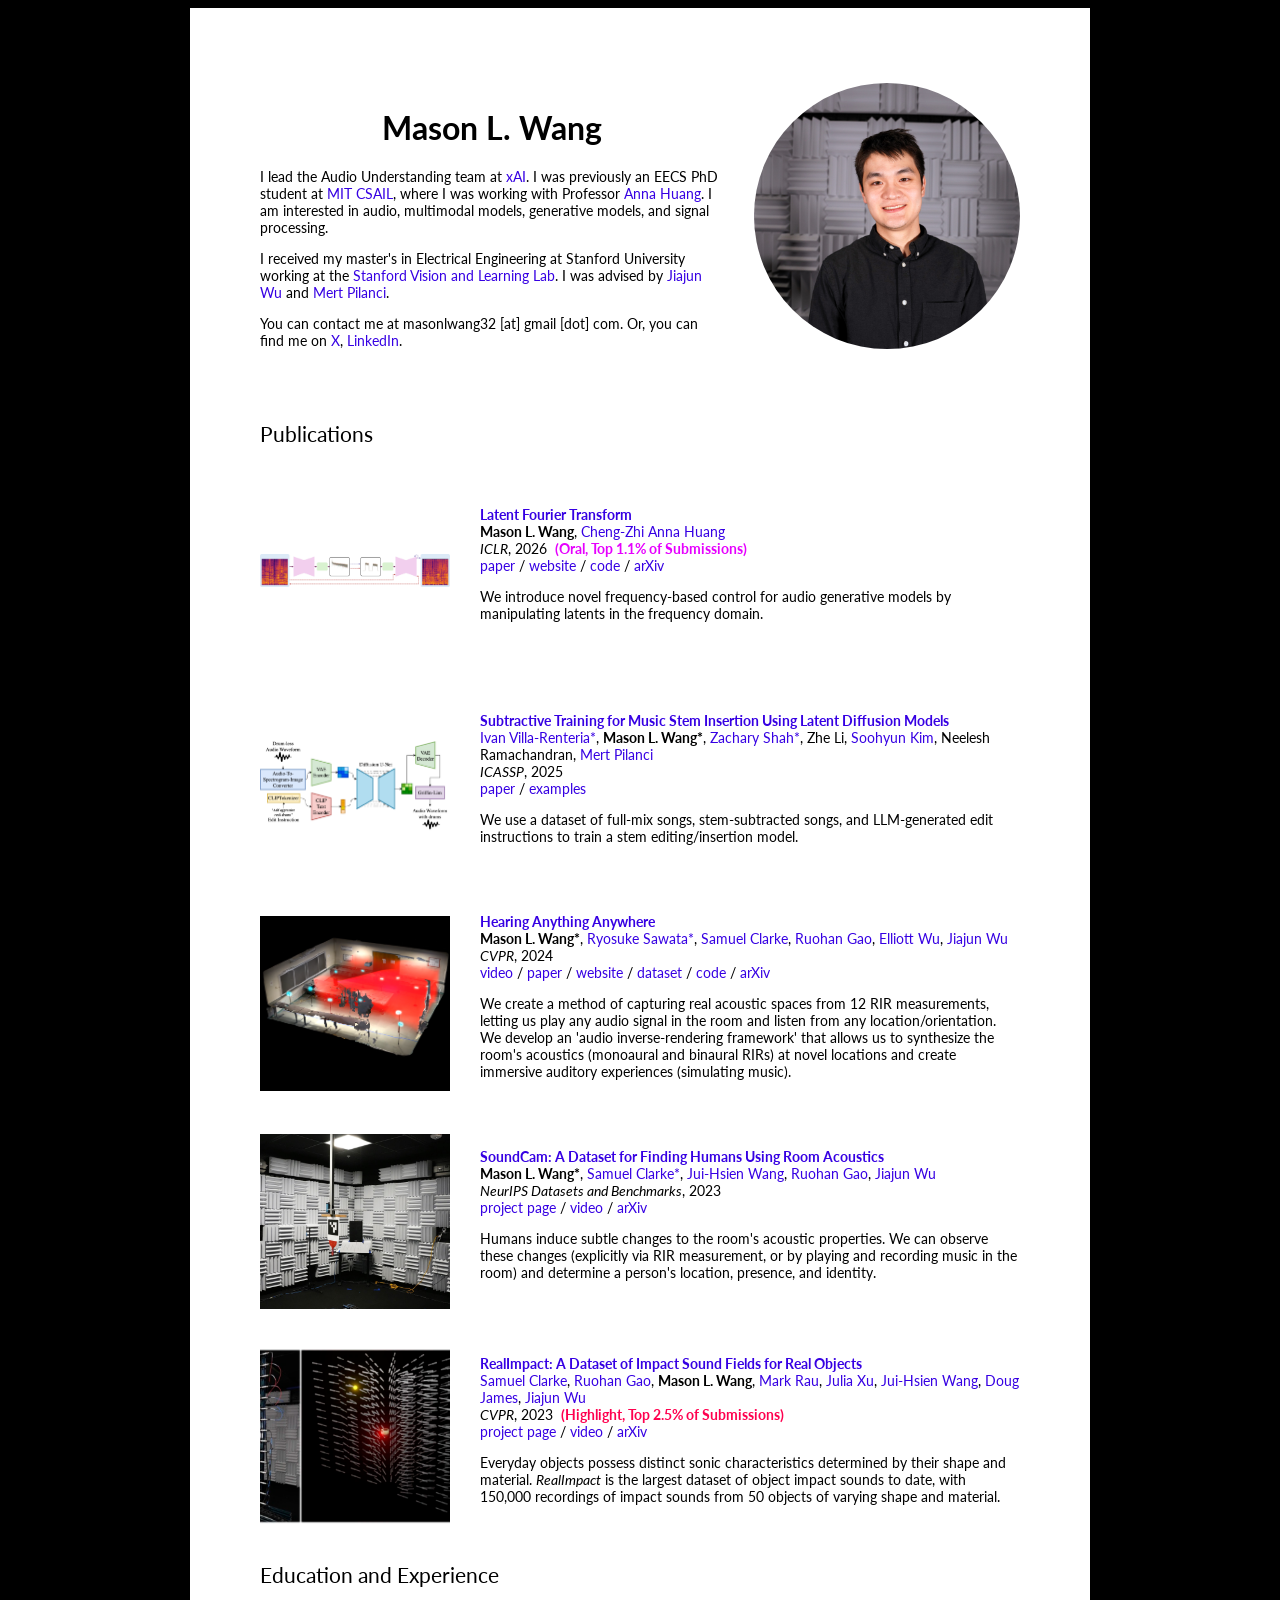
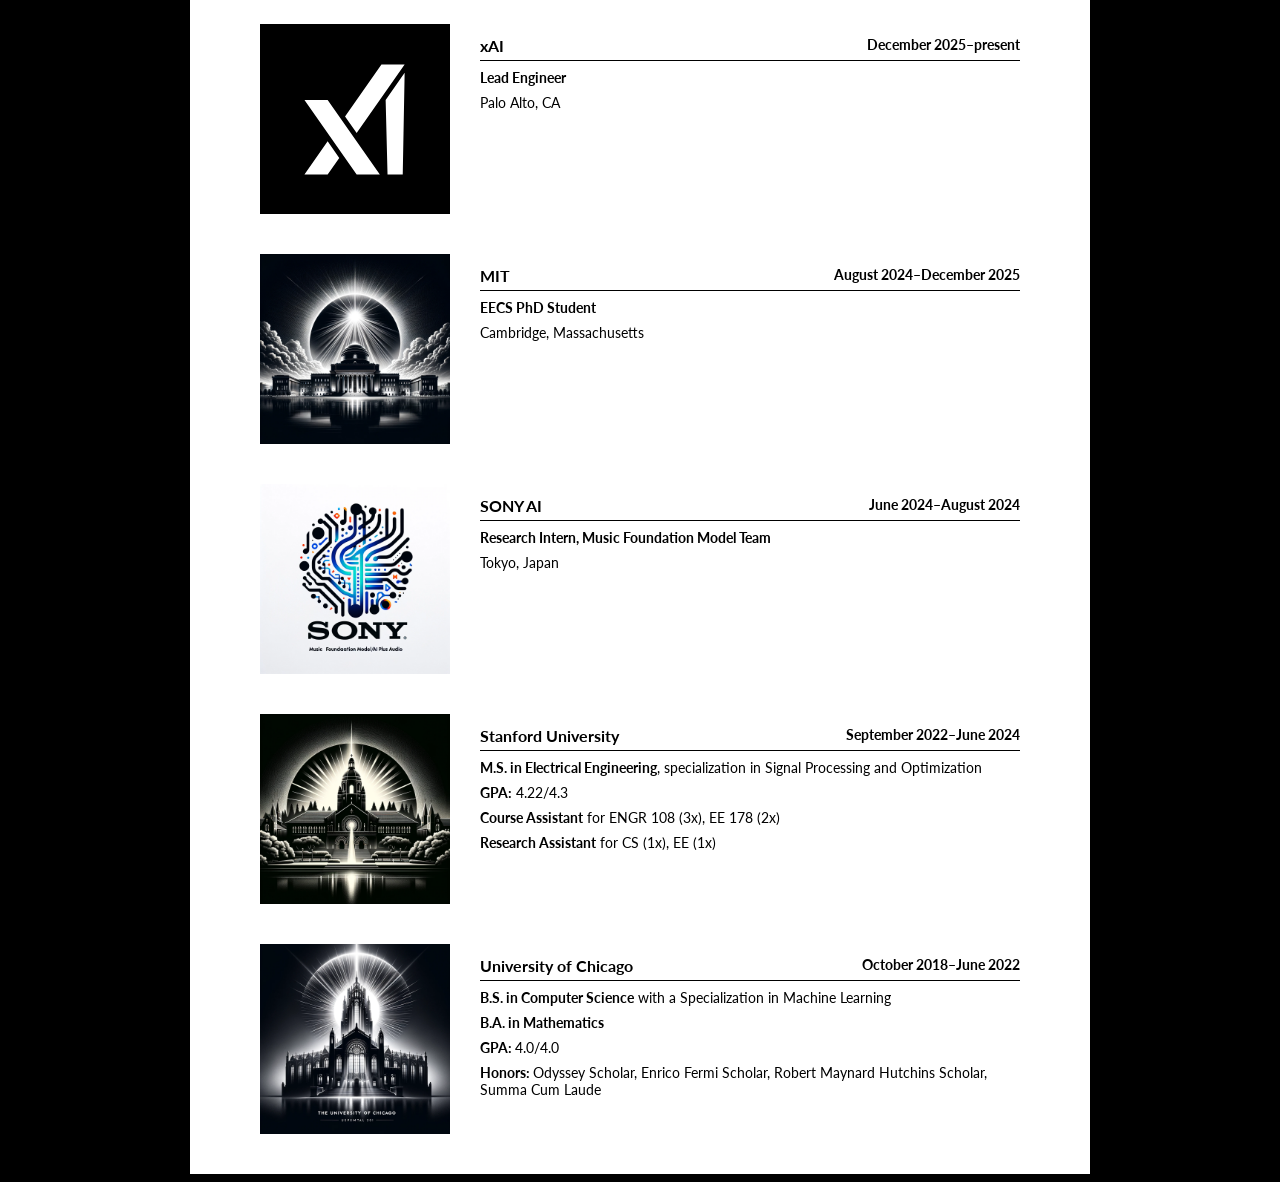
==== index.html @ 5a1e6bc7 "added index" ====
<!DOCTYPE html> <!-- Needed for modern browser parsing -->

<!--Some notes on HTML and CSS:-->
<!--In html, every element is a rectangle. A website is a tree of rectangles.-->
<!--Each rectangle has margin, border, padding, and content -->
<!--Margin is outside the rectangle and pushes neighbors away, padding is inside and keeps content inside.-->
<!--CSS tells us how big the boxes are, where they go, and how they look: HTML just tells you the structure and conten of the boxes-->
<!--There is CSS Inheritance and HTML nesting: text properties inherit, box properties don't.-->
<!--All the html lives between these two tags-->

<html lang="en">

<!--Info about the website-->

<head>
    <!--Tells browser how to decode bytes-->
    <meta charset="utf-8">
    <!--viewport is what browsers read for screen sizing. Phones render the page, don't zoom out to fit. initial-scale=1 implies one CSS pixel is one device pixel-->
    <meta name="viewport" content="width=device-width, initial-scale=1">
    <title>Mason L. Wang</title>
    <!--Links. rel is the relationship to this page, href is where the file is.-->
    <!--Link to the fonts.
    1. Get a css file from an endpoint.
    2. Query using ?.
    3. Lato is the font family.
    4. Specify fields for 'italic' (0 or 1) and 'weight' (the number in the hundreds), fetch four font variants (separated by ;)
    5. display=swap substitutes the system font in for Lato before Lato loads, instead of showing nothing.-->
    <link rel="stylesheet"
        href="https://fonts.googleapis.com/css2?family=Lato:ital,wght@0,400;0,700;1,400;1,700&display=swap">
    <!--Link the stylesheet css files.-->
    <link rel="stylesheet" href="stylesheet.css">
    <!--favicon-->
    <link rel="shortcut icon" href="images/mason/favicon.ico">
</head>

<body> <!--Website content-->
    <!--main is the page's primary content, limited between columns-->
    <main>
        <!--Div is a box with no meaning, used for grouping.-->
        <!--class="intro" adds a label so CSS can select it-->
        <div class="intro">
            <!--We add intro text as a div, which groups everything inside it so that it can be next to the image (which is done in the css file with display: flex;) -->
            <div class="intro-text">
                <h1>Mason L. Wang</h1>
                <p>
                    I lead the Audio Understanding team at <a href="https://x.ai/">xAI</a>. I was previously an EECS PhD
                    student
                    at <a href="https://www.csail.mit.edu/">MIT CSAIL</a>, where I was working with Professor
                    <a href="https://czhuang.github.io/">Anna Huang</a>. I am interested in audio, multimodal models,
                    generative
                    models, and signal processing.
                </p>
                <p>
                    I received my master's in Electrical Engineering at Stanford University working at the <a
                        href="https://svl.stanford.edu/">Stanford Vision and Learning Lab</a>. I was advised by <a
                        href="https://jiajunwu.com/">Jiajun Wu</a> and <a href="https://stanford.edu/~pilanci/">Mert
                        Pilanci</a>.
                </p>
                <p>
                    You can contact me at masonlwang32 [at] gmail [dot] com. Or, you can find me on <a
                        href="https://x.com/masonlongwang">X</a>, <a
                        href="https://www.linkedin.com/in/mason-wang-3b5288104/">LinkedIn</a>.
                </p>
            </div>
            <img src="images/mason/MasonMainPhoto.jpg" alt="Mason Wang in an anechoic chamber at Stanford">
        </div>
        <h2>Publications</h2>
        <div class="paper">
            <div class="thumb contain">
                <img src="images/papers/latentfouriertransform/latentfouriertransformthumbnail.png" alt="">
            </div>
            <div>
                <a href="https://masonlwang.com/latentfouriertransform/"><strong>Latent Fourier Transform</strong></a>
                <br>
                <strong>Mason L. Wang</strong>,
                <a href="https://czhuang.github.io/">Cheng-Zhi Anna Huang</a>
                <br>
                <!--Spans, unlike divs, are inline instead of block-->
                <em>ICLR</em>, 2026 <span class="oral">(Oral, Top 1.1% of Submissions)</span>
                <br>
                <a href="https://arxiv.org/pdf/2604.17986">paper</a> /
                <a href="https://masonlwang.com/latentfouriertransform/">website</a> /
                <a href="https://github.com/maswang32/latentfouriertransform/">code</a> /
                <a href="https://arxiv.org/abs/2604.17986">arXiv</a>
                <p>
                    We introduce novel frequency-based control for audio generative models by manipulating latents in
                    the frequency domain.
                </p>
            </div>
        </div>
        <div class="paper">
            <div class="thumb contain">
                <img src="images/papers/subtractivetraining/subtractivetrainingthumbnail.png" alt="">
            </div>
            <div>
                <a href="https://subtractivetraining.github.io/"><strong>Subtractive Training for Music Stem Insertion
                        Using Latent Diffusion Models</strong></a>
                <br>
                <a href="https://ivillar.github.io/">Ivan Villa-Renteria*</a>,
                <strong>Mason L. Wang*</strong>,
                <a href="https://www.zacharyshah.me/">Zachary Shah*</a>,
                Zhe Li,
                <a href="https://music.stanford.edu/people/soohyun-kim">Soohyun Kim</a>,
                Neelesh Ramachandran,
                <a href="https://stanford.edu/~pilanci/">Mert Pilanci</a>
                <br>
                <em>ICASSP</em>, 2025
                <br>
                <a href="https://arxiv.org/pdf/2406.19328">paper</a> / <a
                    href="https://subtractivetraining.github.io/">examples</a>
                <p>
                    We use a dataset of full-mix songs, stem-subtracted songs, and LLM-generated edit instructions
                    to
                    train a stem editing/insertion model.
                </p>
            </div>
        </div>
        <div class="paper">
            <div class="thumb">
                <img src="images/papers/hearinganythinganywhere/hearinganythinganywherethumbnail.png" alt="">
                <!--playsinline means play it in a box, not fullscreen (like how iOS does it usually) -->
                <video src="images/papers/hearinganythinganywhere/hearinganythinganywherepreview.mp4" muted autoplay
                    loop playsinline></video>
            </div>
            <div>
                <a href="https://masonlwang.com/hearinganythinganywhere/"><strong>Hearing Anything Anywhere</strong></a>
                <br>
                <strong>Mason L. Wang*</strong>,
                <a href="https://ai.sony/people/ryosuke-sawata">Ryosuke Sawata*</a>,
                <a href="https://samuelpclarke.com/">Samuel Clarke</a>,
                <a href="https://ruohangao.github.io/">Ruohan Gao</a>,
                <a href="https://www.elliottwu.com/">Elliott Wu</a>,
                <a href="https://jiajunwu.com/">Jiajun Wu</a>
                <br>
                <em>CVPR</em>, 2024
                <br>
                <a href="https://www.youtube.com/watch?v=Cv9oOFVXem4">video</a> /
                <a href="https://arxiv.org/pdf/2406.07532">paper</a> /
                <a href="https://masonlwang.com/hearinganythinganywhere/">website</a> /
                <a href="https://zenodo.org/records/11195833">dataset</a> /
                <a href="https://github.com/maswang32/hearinganythinganywhere">code</a> /
                <a href="https://arxiv.org/abs/2406.07532">arXiv</a>
                <p>
                    We create a method of capturing real acoustic spaces from 12 RIR measurements, letting us play any
                    audio signal in the room and listen from any location/orientation. We develop an 'audio
                    inverse-rendering framework' that allows us to synthesize the room's acoustics (monoaural and
                    binaural RIRs) at novel locations and create immersive auditory experiences (simulating music).
                </p>
            </div>
        </div>
        <div class="paper">
            <div class="thumb">
                <img src="images/papers/soundcam/soundcamthumbnail.jpg" alt="">
                <video src="images/papers/soundcam/soundcampreview.mp4" muted autoplay loop playsinline>
                </video>
            </div>
            <div>
                <a href="https://masonlwang.com/soundcam/"><strong>SoundCam: A Dataset for Finding Humans Using Room
                        Acoustics</strong></a>
                <br>
                <strong>Mason L. Wang*</strong>,
                <a href="https://samuelpclarke.com/">Samuel Clarke*</a>,
                <a href="https://juiwang.com/">Jui-Hsien Wang</a>,
                <a href="https://ruohangao.github.io/">Ruohan Gao</a>,
                <a href="https://jiajunwu.com/">Jiajun Wu</a>
                <br>
                <em>NeurIPS Datasets and Benchmarks</em>, 2023
                <br>
                <a href="https://masonlwang.com/soundcam/">project page</a> /
                <a href="https://www.youtube.com/watch?v=HAhJLgj8maI">video</a> /
                <a href="https://arxiv.org/abs/2311.03517">arXiv</a>
                <p>
                    Humans induce subtle changes to the room's acoustic properties. We can observe these changes
                    (explicitly via RIR measurement, or by playing and recording music in the room) and determine a
                    person's location, presence, and identity.
                </p>
            </div>
        </div>
        <div class="paper">
            <div class="thumb">
                <img src="images/papers/realimpact/realimpact.webp" alt="">
            </div>
            <div>
                <a href="https://samuelpclarke.com/realimpact/"><strong>RealImpact: A Dataset of Impact Sound Fields for
                        Real Objects</strong></a>
                <br>
                <a href="https://samuelpclarke.com/">Samuel Clarke</a>,
                <a href="https://ruohangao.github.io/">Ruohan Gao</a>,
                <strong>Mason L. Wang</strong>,
                <a href="https://mta.mit.edu/person/mark-rau">Mark Rau</a>,
                <a href="https://www.linkedin.com/in/julia-xu-709167127/">Julia Xu</a>,
                <a href="https://juiwang.com/">Jui-Hsien Wang</a>,
                <a href="https://graphics.stanford.edu/~djames/">Doug James</a>,
                <a href="https://jiajunwu.com/">Jiajun Wu</a>
                <br>
                <em>CVPR</em>, 2023 <span class="highlight">(Highlight, Top 2.5% of Submissions)</span>
                <br>
                <a href="https://samuelpclarke.com/realimpact/">project page</a> /
                <a href="https://www.youtube.com/watch?v=OeZMeze-oIs">video</a> /
                <a href="https://arxiv.org/abs/2306.09944">arXiv</a>
                <p>
                    Everyday objects possess distinct sonic characteristics determined by their shape and material.
                    <em>RealImpact</em> is the largest dataset of object impact sounds to date, with 150,000 recordings
                    of impact sounds from 50 objects of varying shape and material.
                </p>
            </div>
        </div>
        <h2>Education and Experience</h2>
        <div class="job">
            <img src="images/logos/xAI Logo.svg" alt="">
            <div>
                <div class="sameline">
                    <span class="organizationname">xAI</span>
                    <span>December 2025&ndash;present</span>
                </div>
                <div><strong>Lead Engineer</strong></div>
                <div>Palo Alto, CA</div>
            </div>
        </div>
        <div class="job">
            <img src="images/logos/MIT Logo.webp" alt="">
            <div>
                <div class="sameline">
                    <span class="organizationname">MIT</span>
                    <span>August 2024&ndash;December 2025</span>
                </div>
                <div><strong>EECS PhD Student</strong></div>
                <div>Cambridge, Massachusetts</div>
            </div>
        </div>
        <div class="job">
            <img src="images/logos/Sony Logo.webp" alt="">
            <div>
                <div class="sameline">
                    <span class="organizationname">SONY AI</span>
                    <span>June 2024&ndash;August 2024</span>
                </div>
                <div><strong>Research Intern, Music Foundation Model Team</strong></div>
                <div>Tokyo, Japan</div>
            </div>
        </div>
        <div class="job">
            <img src="images/logos/Stanford Logo.webp" alt="">
            <div>
                <div class="sameline">
                    <span class="organizationname">Stanford University</span>
                    <span>September 2022&ndash;June 2024</span>
                </div>
                <div><strong>M.S. in Electrical Engineering</strong>, specialization in Signal Processing and
                    Optimization</div>
                <div><strong>GPA:</strong> 4.22/4.3</div>
                <div><strong>Course Assistant</strong> for ENGR 108 (3x), EE 178 (2x)</div>
                <div><strong>Research Assistant</strong> for CS (1x), EE (1x)</div>
            </div>
        </div>
        <div class="job">
            <img src="images/logos/UChicago Logo.webp" alt="">
            <div>
                <div class="sameline">
                    <span class="organizationname">University of Chicago</span>
                    <span>October 2018&ndash;June 2022</span>
                </div>
                <div><strong>B.S. in Computer Science</strong> with a Specialization in Machine Learning</div>
                <div><strong>B.A. in Mathematics</strong></div>
                <div><strong>GPA: </strong>4.0/4.0</div>
                <div><strong>Honors: </strong>Odyssey Scholar, Enrico Fermi Scholar, Robert Maynard Hutchins Scholar,
                    Summa Cum Laude</div>
            </div>
        </div>
    </main>
</body>

</html>
---- stylesheet.css ----
/*
 * Tags (defined by the browser)
*/

/* width and max-width measure the padding and border, not just content*/
* {
    box-sizing: border-box
}

body {
    /* A list of fonts and fallback fonts */
    font-family: Lato, Verdana, Helvetica, sans-serif;
    font-size: 14px;
    /* Website has a black background (but main has white one) */
    background-color: #000;
}

main {
    /* never exceed this width*/
    max-width: 900px;
    /* 0 margin top and bottom, allow browser to compute horizontal margins.
    Specifying two values here means vertical, then horizontal.*/
    margin: 0 auto;
    /* padding inside the main box, vertical and horizontal*/
    padding: 20px 70px;
    background-color: #fff;
}


h1 {
    font-size: 32px;
    text-align: center;
    /* Add a little space above title */
    margin-top: 40px;
}

h2 {
    font-size: 21px;
    font-weight: normal;
}

a {
    color: #3600E3;
    /* Removes the default underline */
    text-decoration: none;
}

/* Light up links when hovering or tabbing through them (focus) */
a:hover,
a:focus {
    color: #f09228;
}


/*
 * Classes (defined by website coder)
*/

.intro,
.paper,
.job {
    /* Does the wrapping, lays the children of a box in a row instead of stacking them vertically.*/
    display: flex;
    /* Centers the children of the box vertically */
    align-items: center;
    /* Cell padding - space between children */
    gap: 30px;
}

.intro {
    /* Padding at the top of the image, so that it doesn't touch the very top of the website */
    padding: 40px 0;
}

.paper {
    padding: 20px 0;
}

/* Descendant Selector */
.intro img {
    /* Set width to 35% of the parent box */
    width: 35%;
    /* Rounds the rectangle so much it becomes a circle */
    border-radius: 50%;
}



.thumb {
    /* Anything with position: absolute inside this will be relative to the thumb position. */
    position: relative;
    width: 25%;
    /* Do not shrink items if there is not enough space - keep thumbnails at 25% width */
    flex-shrink: 0;
}

.thumb img,
.thumb video {
    width: 100%;
    height: 175px;
    /* Instead of inline, like text, it is a block - no space under the image */
    display: block;
    /* scale the image into the box is full, crop the excess" */
    object-fit: cover;
}

.thumb.contain img {
    /* scale the image until the whole image fits inside the box, but no larger, leaving empty space */
    object-fit: contain;
}

/* Settings that only apply to the video */
.thumb video {
    /* Position the video at the same place as where the image is, which is in the "thumb" class */
    position: absolute;
    top: 0;
    left: 0;
    opacity: 0;
    transition: opacity 0.2s;
}

.thumb:hover video {
    opacity: 1;
}

/*
 * Spans - papers
*/

.oral {
    /* a little bit of space between the conference and designation */
    margin-left: 4px;
    color: #E600ff;
    font-weight: bold;
}

.highlight {
    margin-left: 4px;
    color: #FF004F;
    font-weight: bold;
}

/*
 * Spans - jobs
*/

.job {
    /* align items at the top */
    align-items: flex-start;
    padding: 20px 0;
}

.job img {
    width: 25%;
}

/* > applies to only direct children, while space is any depth */
.job>div {
    /* Make text box take up the rest of the horizontal space */
    flex: 1;
    /* add a bit of padding before the top */
    padding-top: 12px;
}

/* Larger spaces between job description points */
.job>div>div {
    margin-bottom: 8px;
}

.sameline {
    display: flex;
    /* control horizontal placement */
    /* (goes in tandem with flex since flex puts things on a horizontal axis by default, unless flex-direction is column */
    /* leftover space between the content items */
    justify-content: space-between;
    /* Draw a 1 px border below */
    border-bottom: 1px solid;
    padding-bottom: 5px;
}

/* For the dates*/
.sameline span {
    font-weight: 700;
}

.organizationname {
    font-size: 16px;
    font-weight: 700;
}
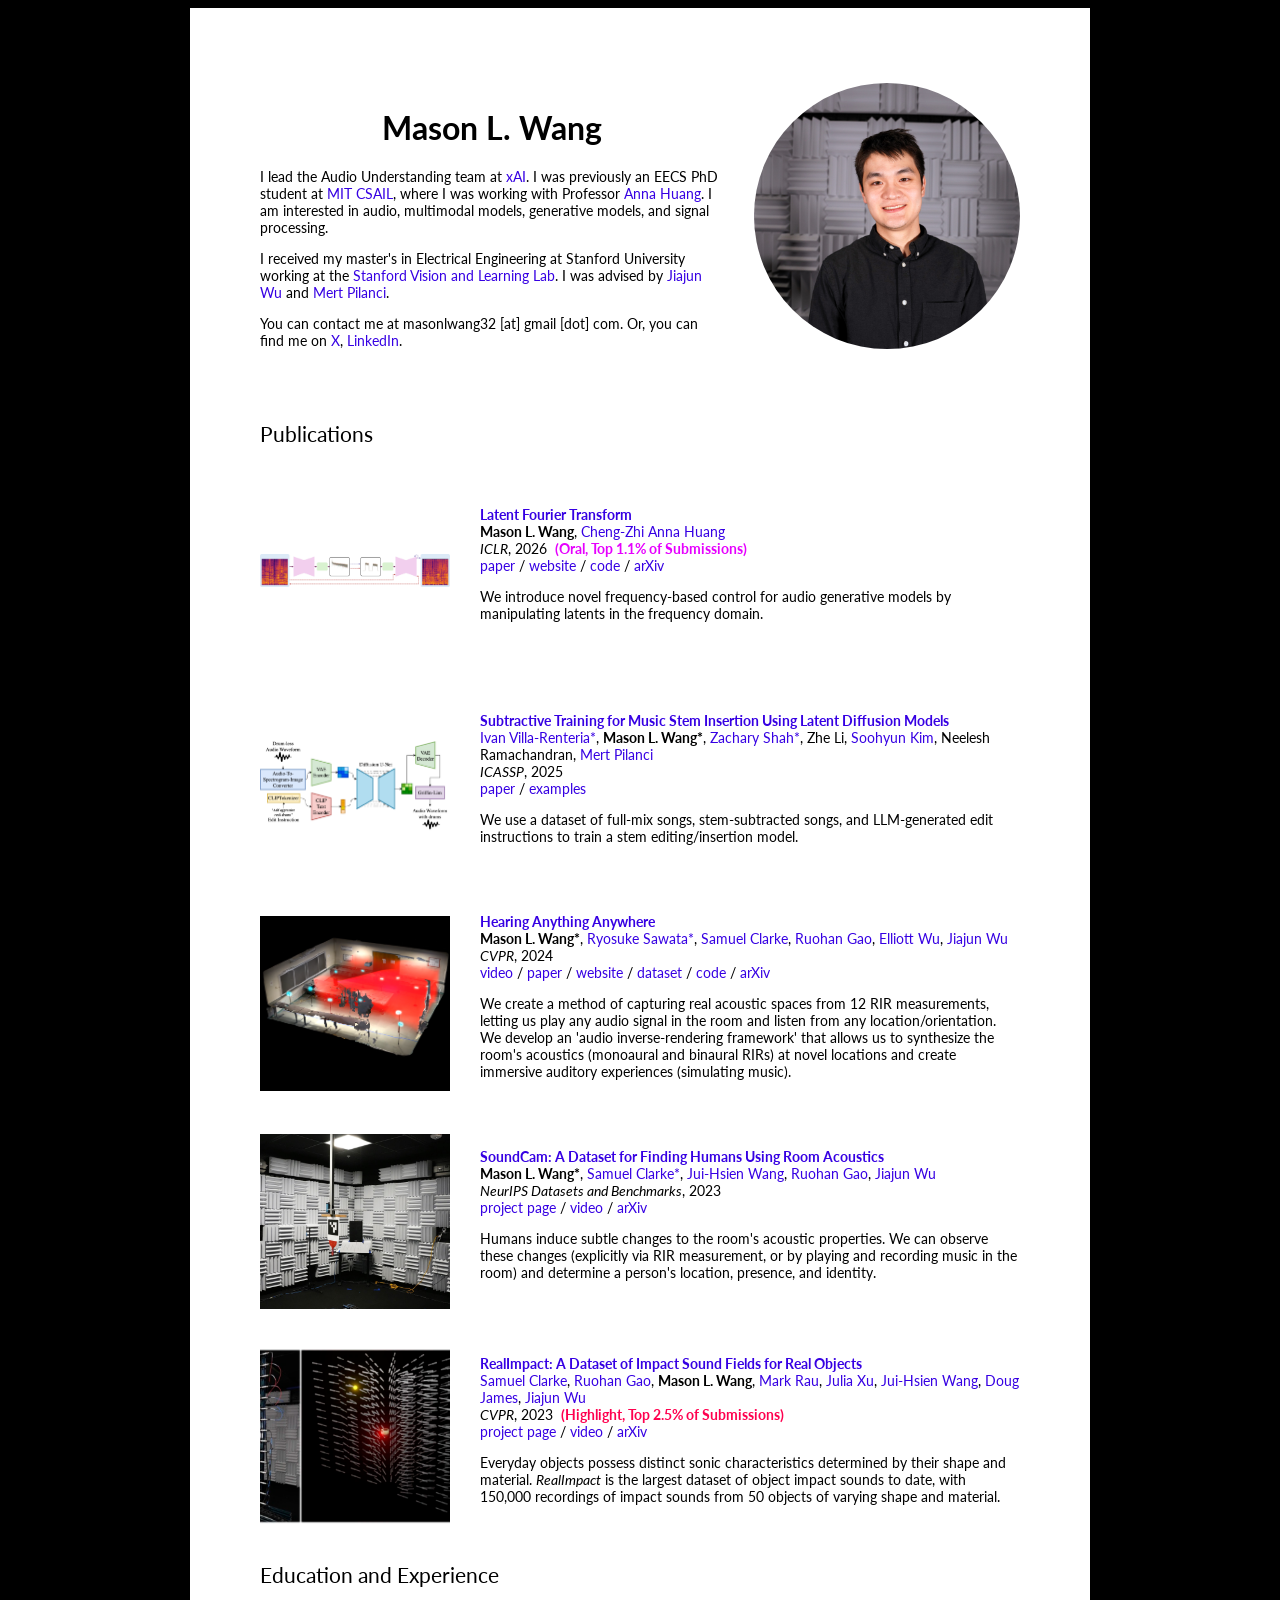
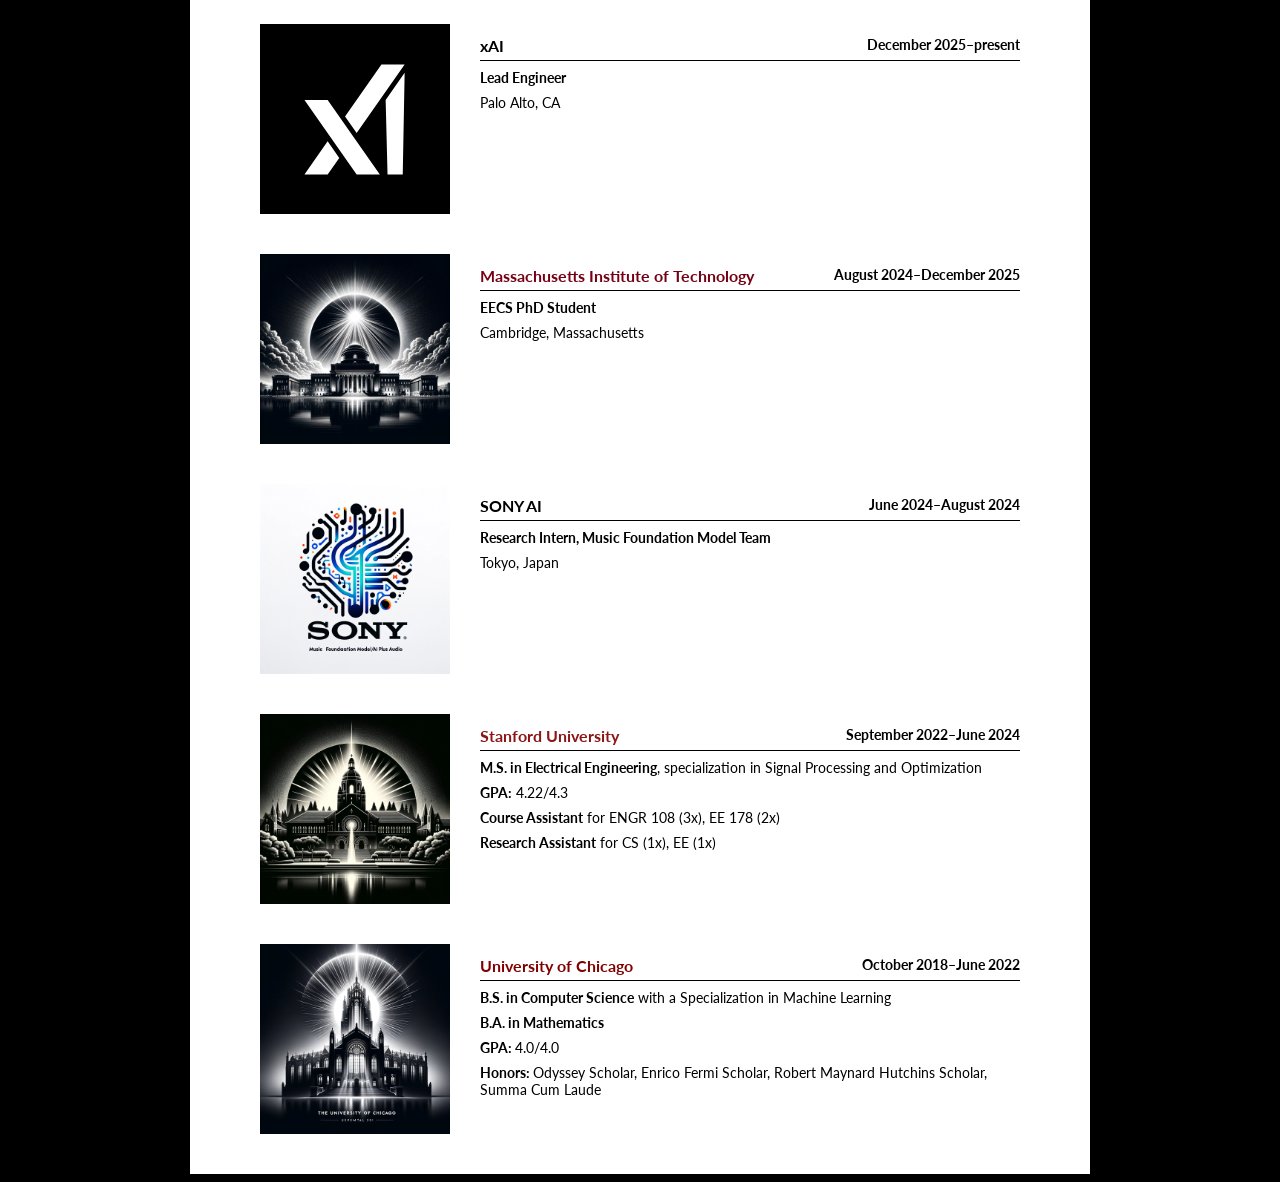
==== commit 689715a0: "added colors" ====
--- a/index.html
+++ b/index.html
@@ -221,7 +221,8 @@
             <img src="images/logos/MIT Logo.webp" alt="">
             <div>
                 <div class="sameline">
-                    <span class="organizationname">MIT</span>
+                    <span class="organizationname"><span style="color: #750014">Massachusetts Institute of
+                            Technology</span></span>
                     <span>August 2024&ndash;December 2025</span>
                 </div>
                 <div><strong>EECS PhD Student</strong></div>
@@ -243,7 +244,8 @@
             <img src="images/logos/Stanford Logo.webp" alt="">
             <div>
                 <div class="sameline">
-                    <span class="organizationname">Stanford University</span>
+                    <!--How to color a line of text-->
+                    <span class="organizationname"><span style="color: #8C1515;">Stanford University</span></span>
                     <span>September 2022&ndash;June 2024</span>
                 </div>
                 <div><strong>M.S. in Electrical Engineering</strong>, specialization in Signal Processing and
@@ -257,7 +259,7 @@
             <img src="images/logos/UChicago Logo.webp" alt="">
             <div>
                 <div class="sameline">
-                    <span class="organizationname">University of Chicago</span>
+                    <span class="organizationname"><span style="color: #800000">University of Chicago</span></span>
                     <span>October 2018&ndash;June 2022</span>
                 </div>
                 <div><strong>B.S. in Computer Science</strong> with a Specialization in Machine Learning</div>
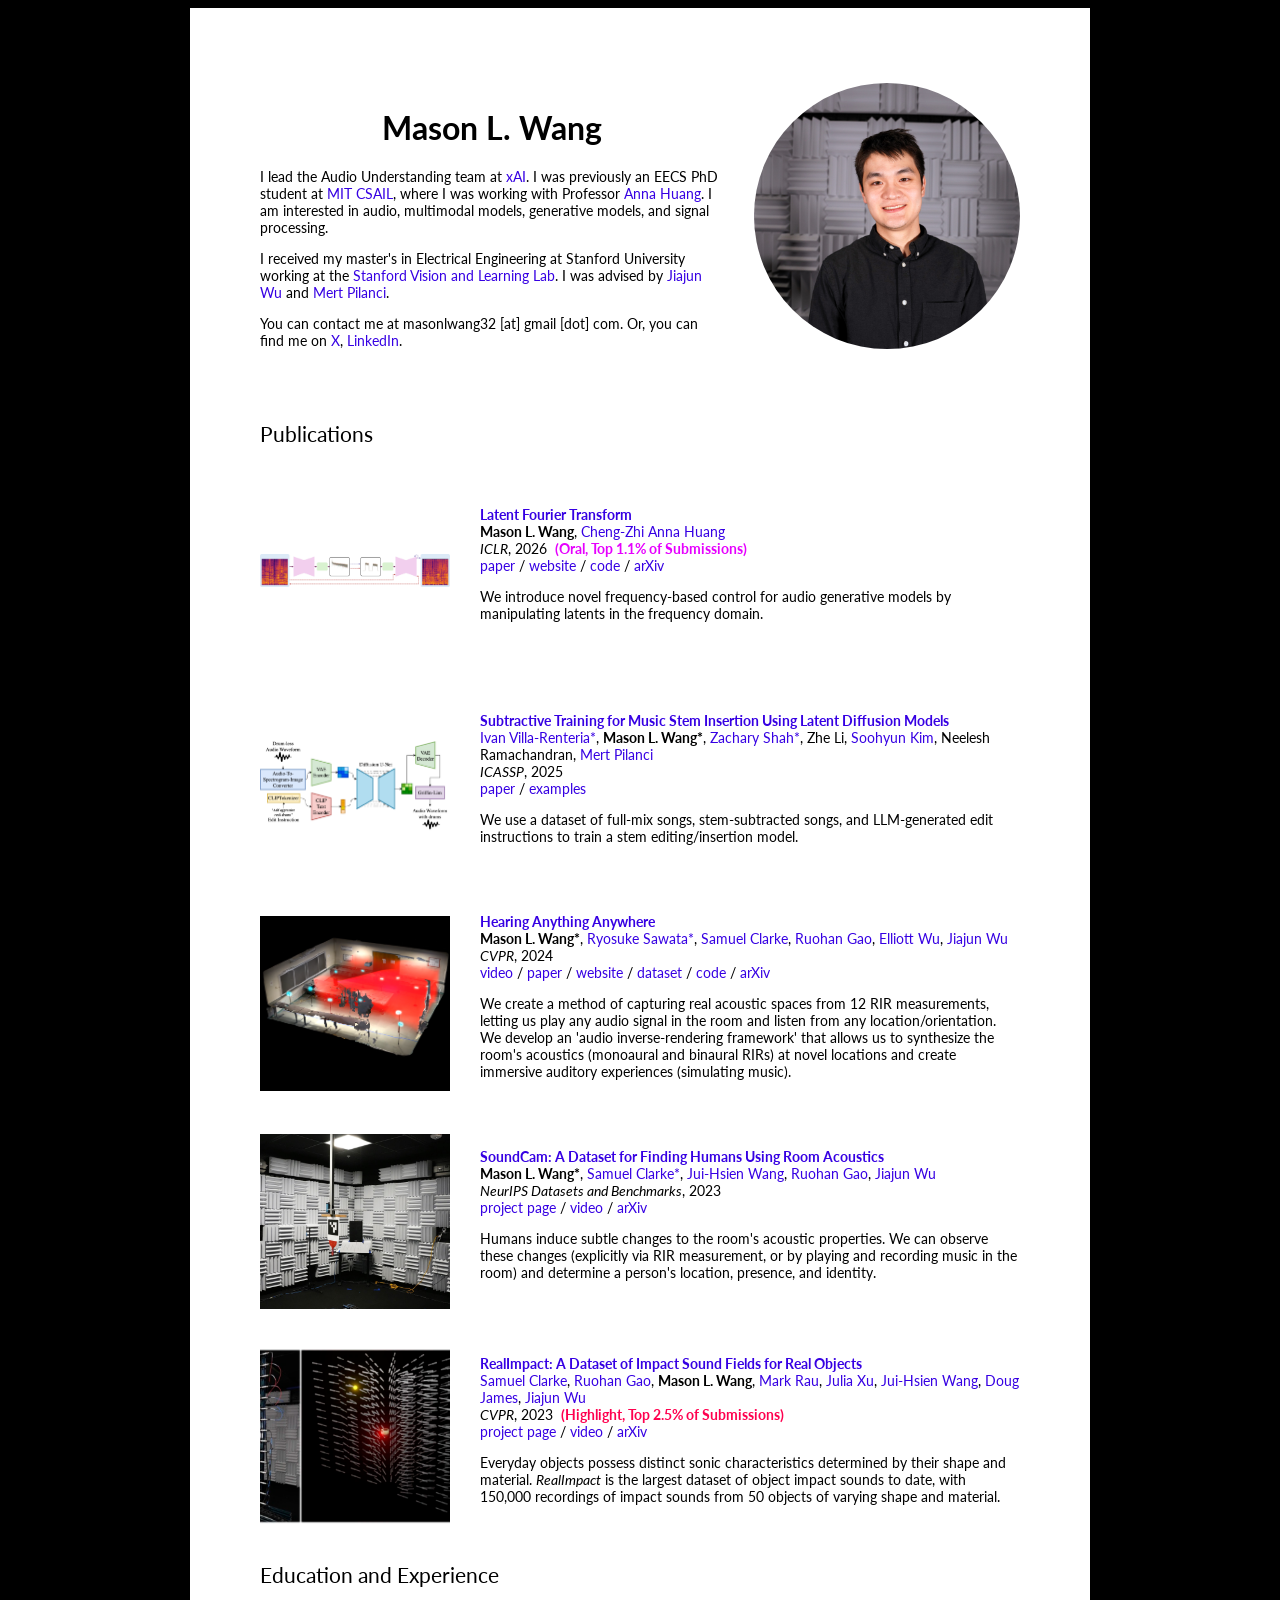
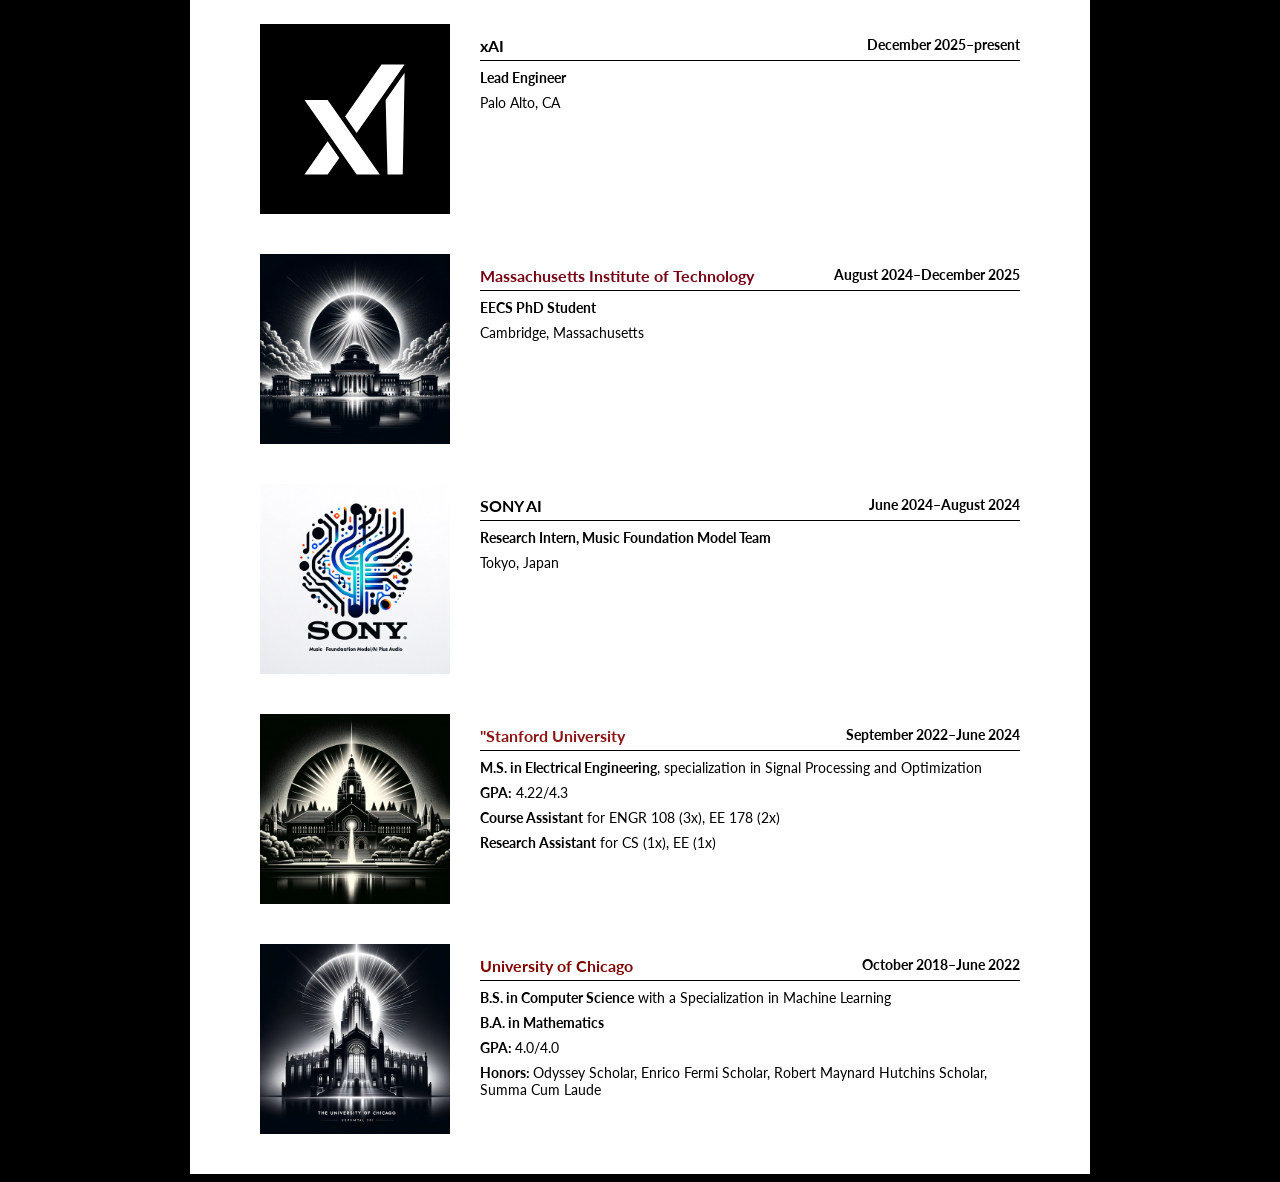
==== commit 01bbbb39: "updated index" ====
--- a/index.html
+++ b/index.html
@@ -221,8 +221,9 @@
             <img src="images/logos/MIT Logo.webp" alt="">
             <div>
                 <div class="sameline">
-                    <span class="organizationname"><span style="color: #750014">Massachusetts Institute of
-                            Technology</span></span>
+                    <!--this is how to do two css classes-->
+                    <span class="organizationname mit">Massachusetts Institute of
+                        Technology</span>
                     <span>August 2024&ndash;December 2025</span>
                 </div>
                 <div><strong>EECS PhD Student</strong></div>
@@ -244,8 +245,9 @@
             <img src="images/logos/Stanford Logo.webp" alt="">
             <div>
                 <div class="sameline">
-                    <!--How to color a line of text-->
-                    <span class="organizationname"><span style="color: #8C1515;">Stanford University</span></span>
+                    <!--To do inline colors: <span style="color: #8C1515">Stanford University</span> -->
+                    <span class="organizationname stanford">"Stanford
+                        University</span>
                     <span>September 2022&ndash;June 2024</span>
                 </div>
                 <div><strong>M.S. in Electrical Engineering</strong>, specialization in Signal Processing and
@@ -259,7 +261,7 @@
             <img src="images/logos/UChicago Logo.webp" alt="">
             <div>
                 <div class="sameline">
-                    <span class="organizationname"><span style="color: #800000">University of Chicago</span></span>
+                    <span class="organizationname uchicago">University of Chicago</span>
                     <span>October 2018&ndash;June 2022</span>
                 </div>
                 <div><strong>B.S. in Computer Science</strong> with a Specialization in Machine Learning</div>
--- a/stylesheet.css
+++ b/stylesheet.css
@@ -186,4 +186,16 @@
 .organizationname {
     font-size: 16px;
     font-weight: 700;
+}
+
+.mit {
+    color: #750014;
+}
+
+.stanford {
+    color: #8c1515;
+}
+
+.uchicago {
+    color: #800000
 }
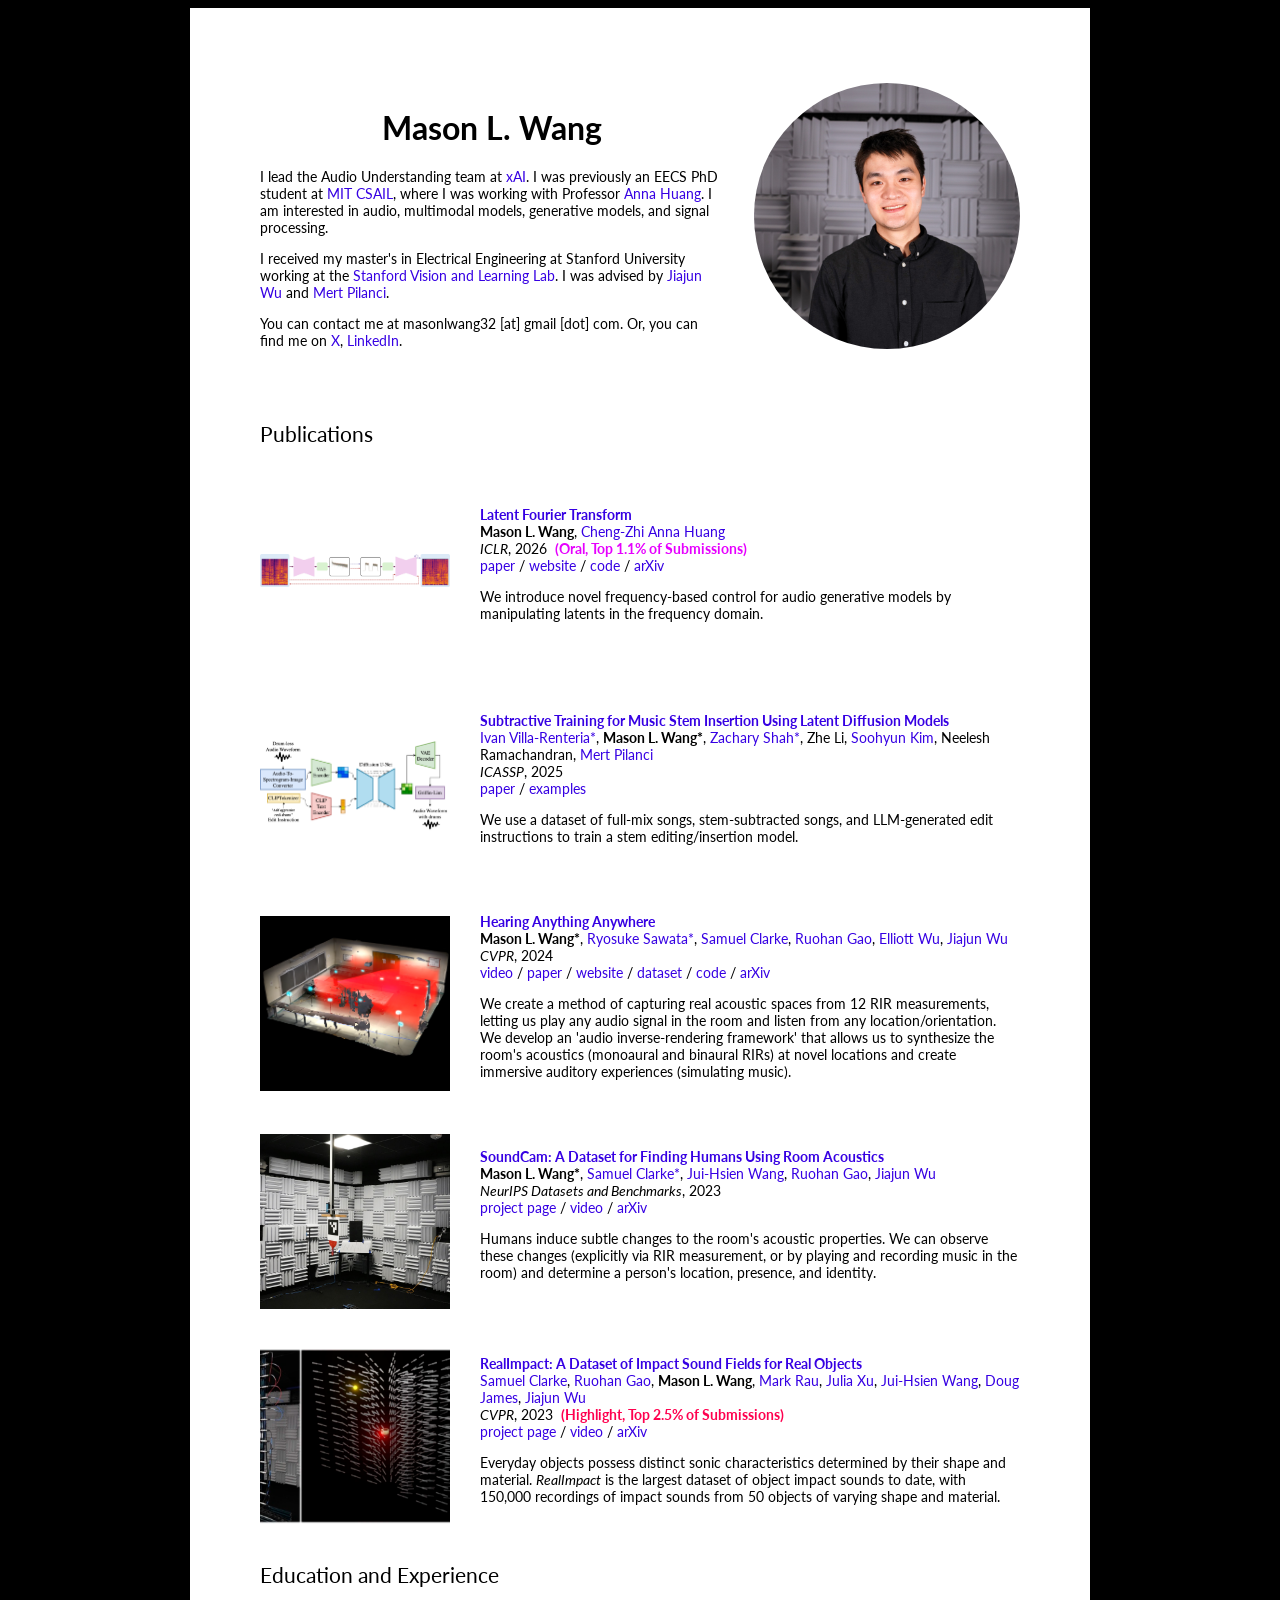
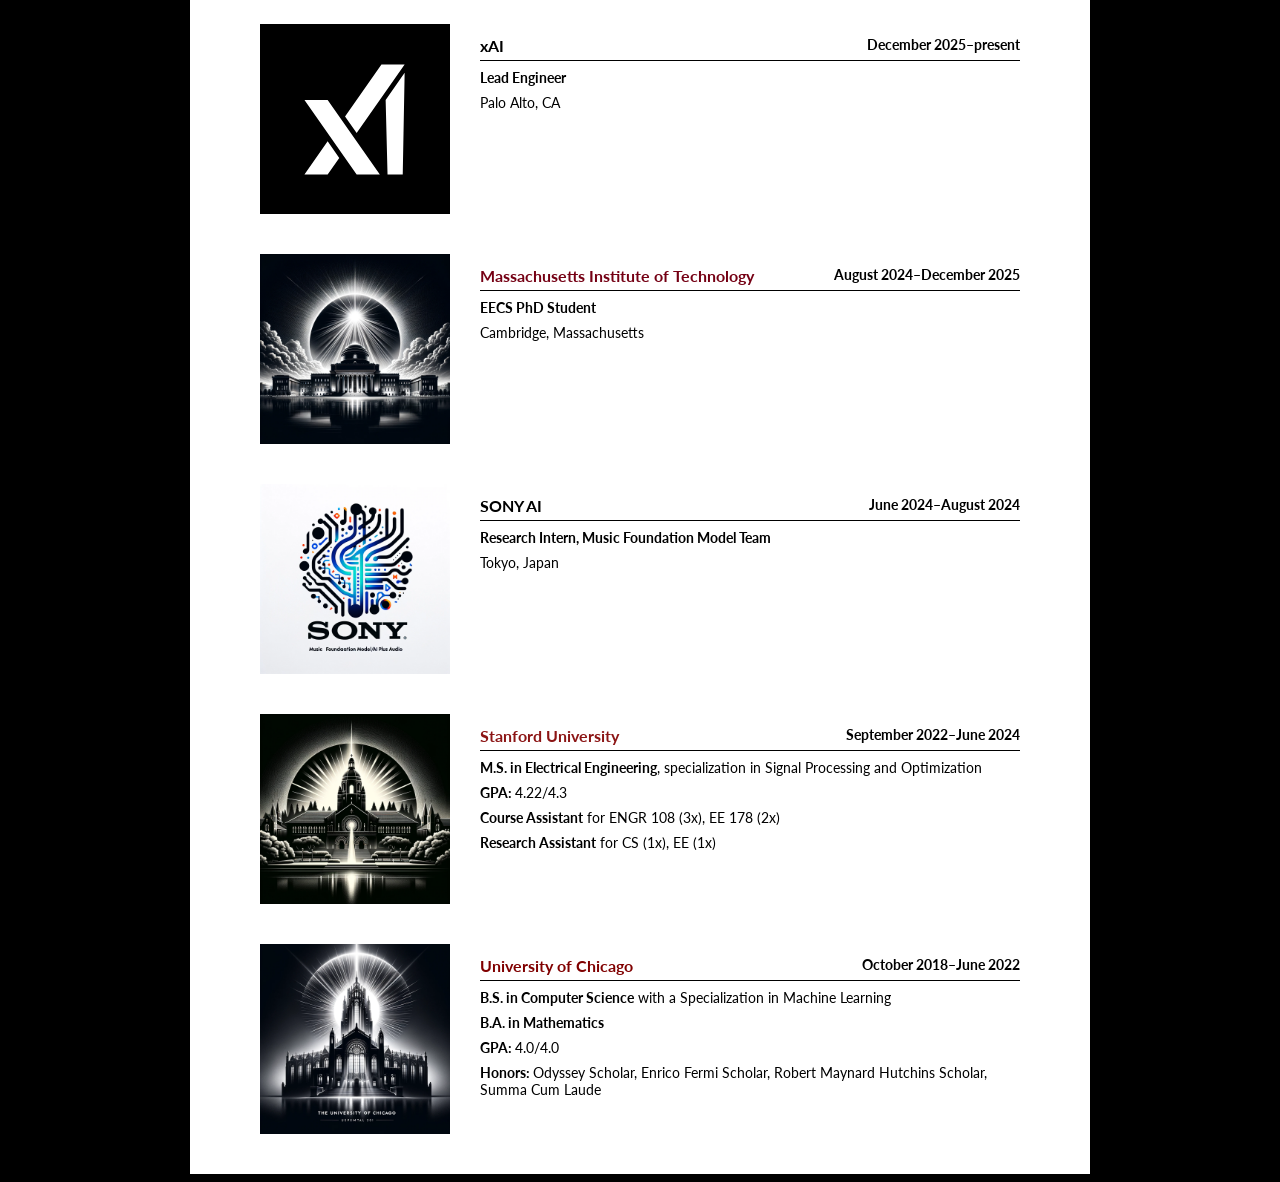
==== commit 2575c415: "lego" ====
--- a/index.html
+++ b/index.html
@@ -246,13 +246,13 @@
             <div>
                 <div class="sameline">
                     <!--To do inline colors: <span style="color: #8C1515">Stanford University</span> -->
-                    <span class="organizationname stanford">"Stanford
+                    <span class="organizationname stanford">Stanford
                         University</span>
                     <span>September 2022&ndash;June 2024</span>
                 </div>
                 <div><strong>M.S. in Electrical Engineering</strong>, specialization in Signal Processing and
                     Optimization</div>
-                <div><strong>GPA:</strong> 4.22/4.3</div>
+                <div><strong>GPA: </strong>4.22/4.3</div>
                 <div><strong>Course Assistant</strong> for ENGR 108 (3x), EE 178 (2x)</div>
                 <div><strong>Research Assistant</strong> for CS (1x), EE (1x)</div>
             </div>
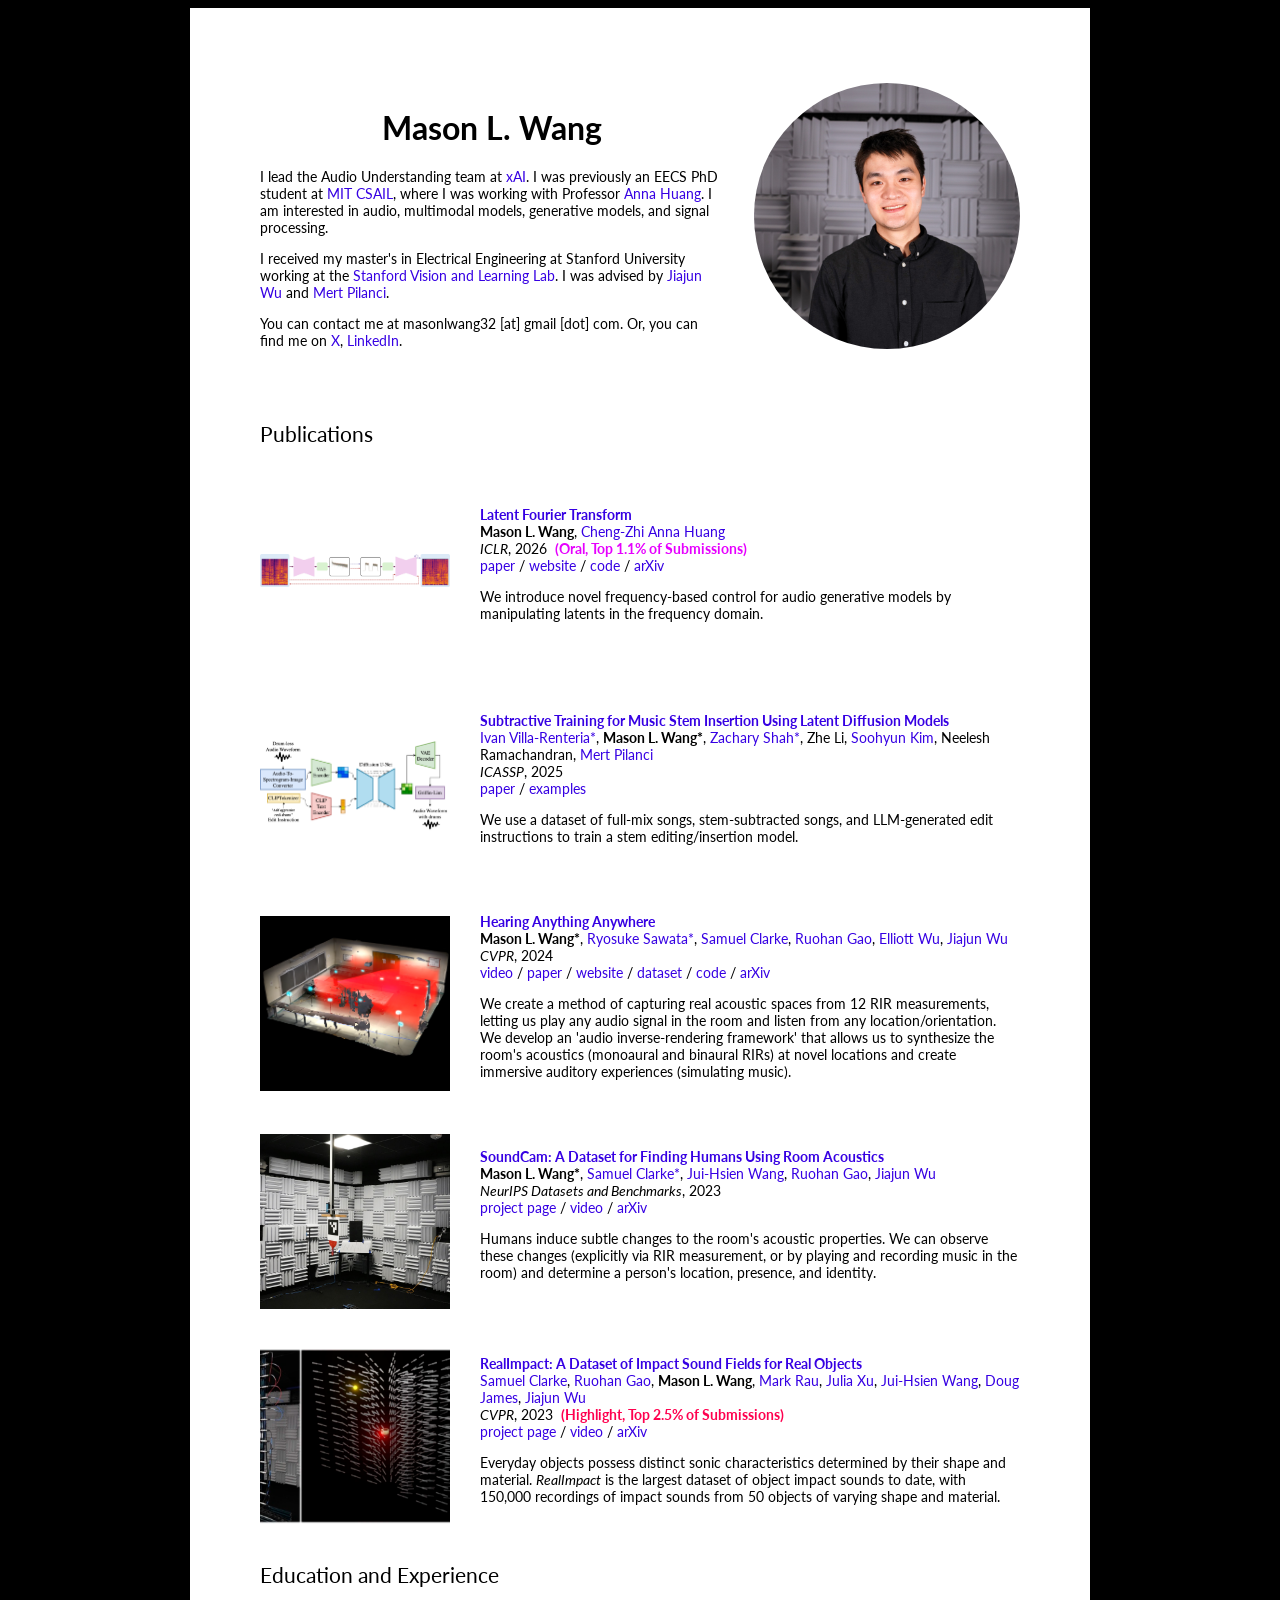
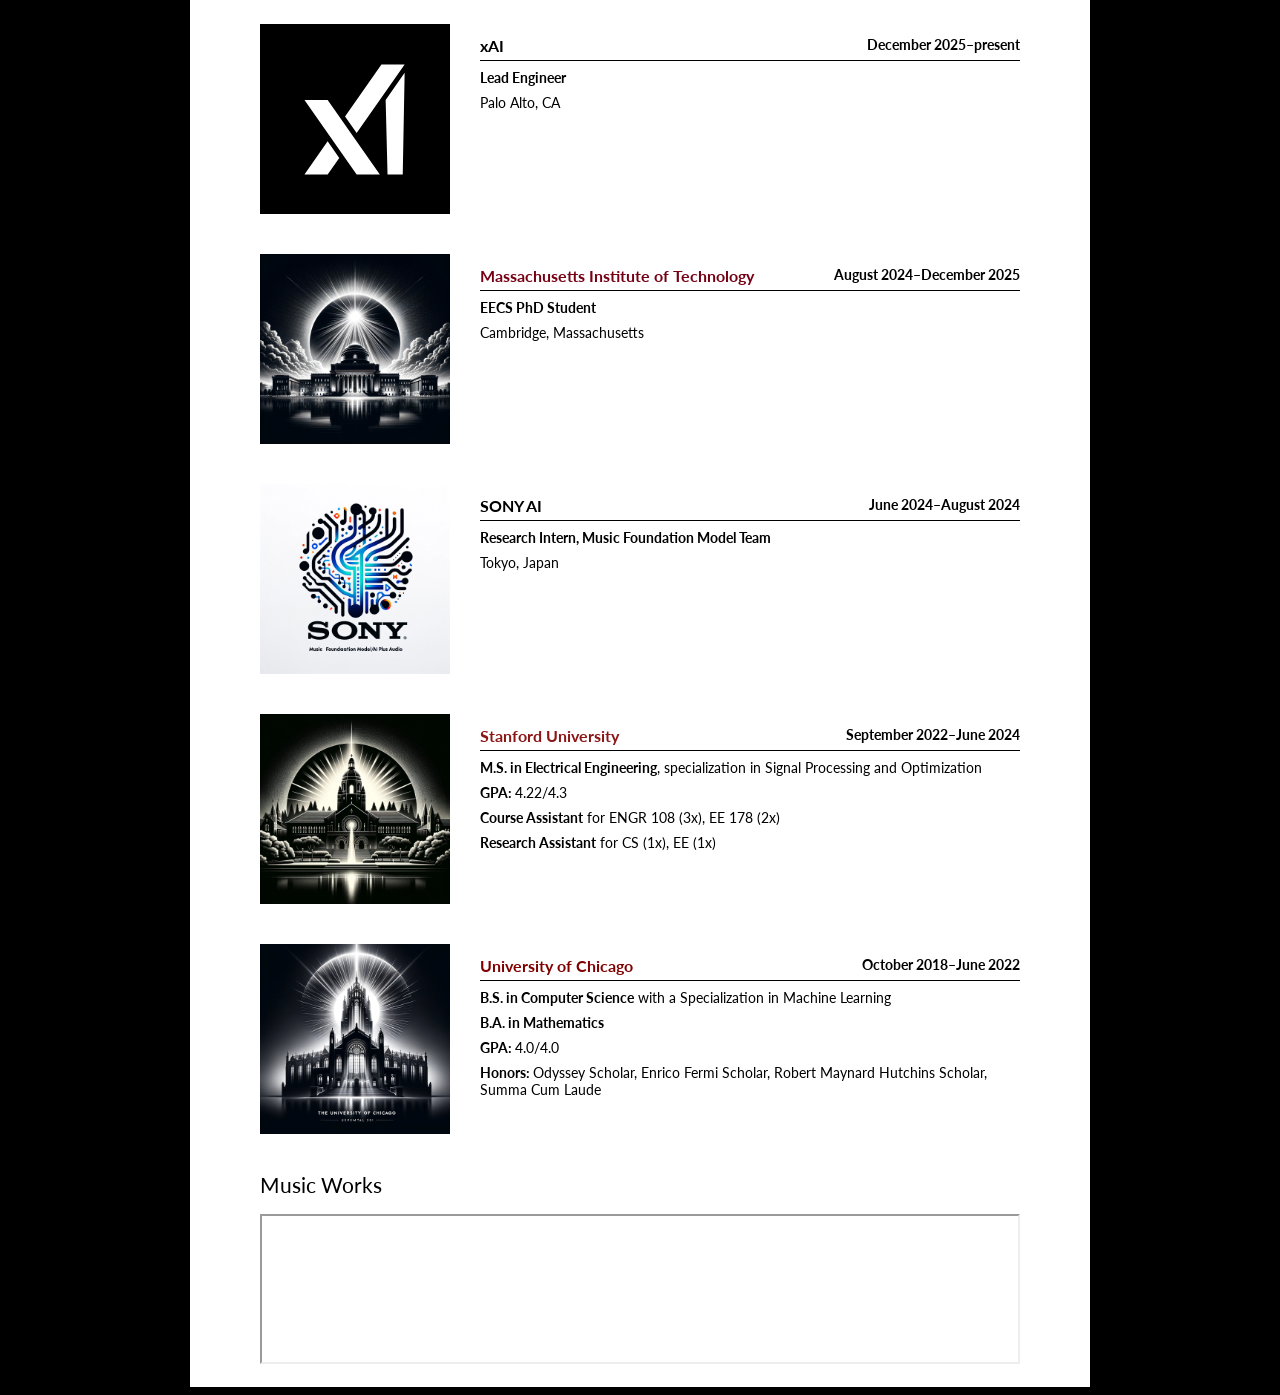
==== commit 853f199f: "added souncloud" ====
--- a/index.html
+++ b/index.html
@@ -271,6 +271,11 @@
                     Summa Cum Laude</div>
             </div>
         </div>
+        <h2>Music Works</h2>
+        <!--How to embed soundcloud - iframe embeds another page inside mine-->
+        <iframe title="Deep Field Reflections by cosm9000" width="100%" height="150" loading="lazy" allow="autoplay"
+            src="https://w.soundcloud.com/player/?url=https%3A//api.soundcloud.com/tracks/1011523867&auto_play=false&visual=true">
+        </iframe>
     </main>
 </body>
 
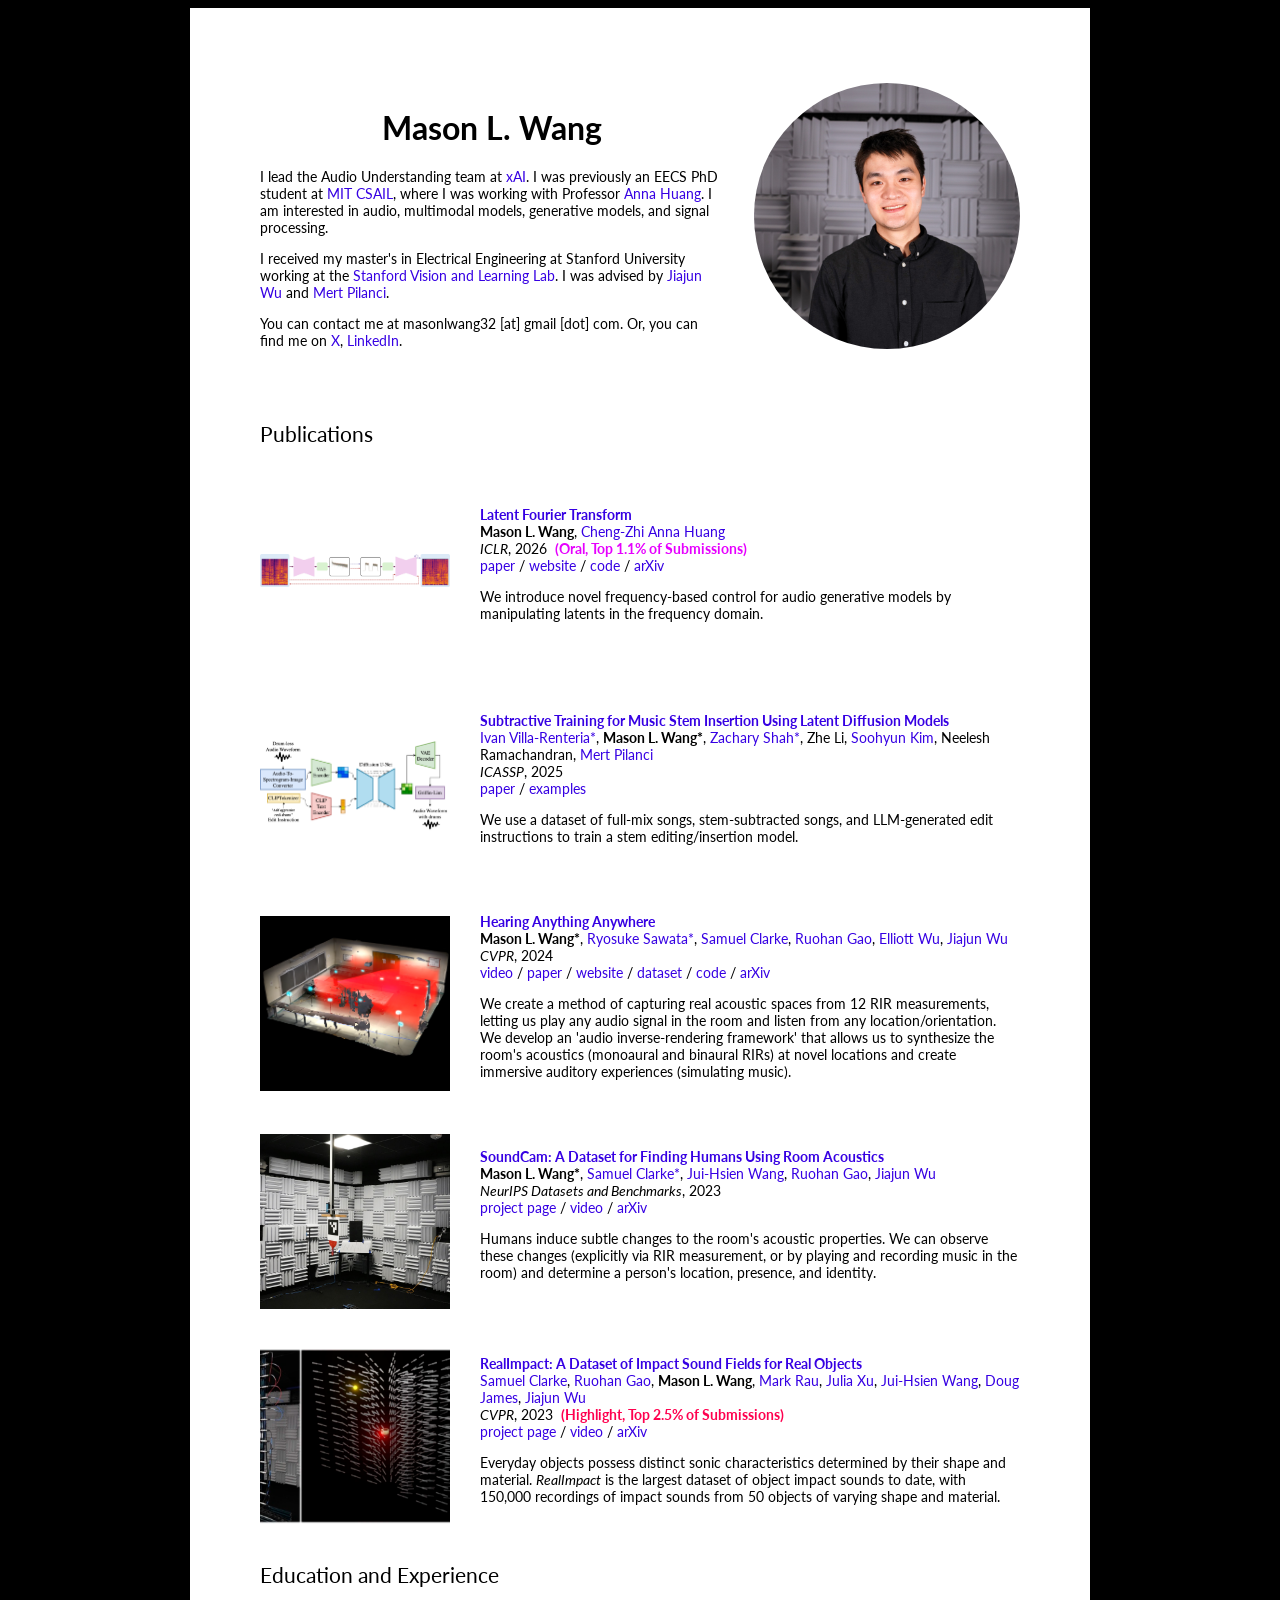
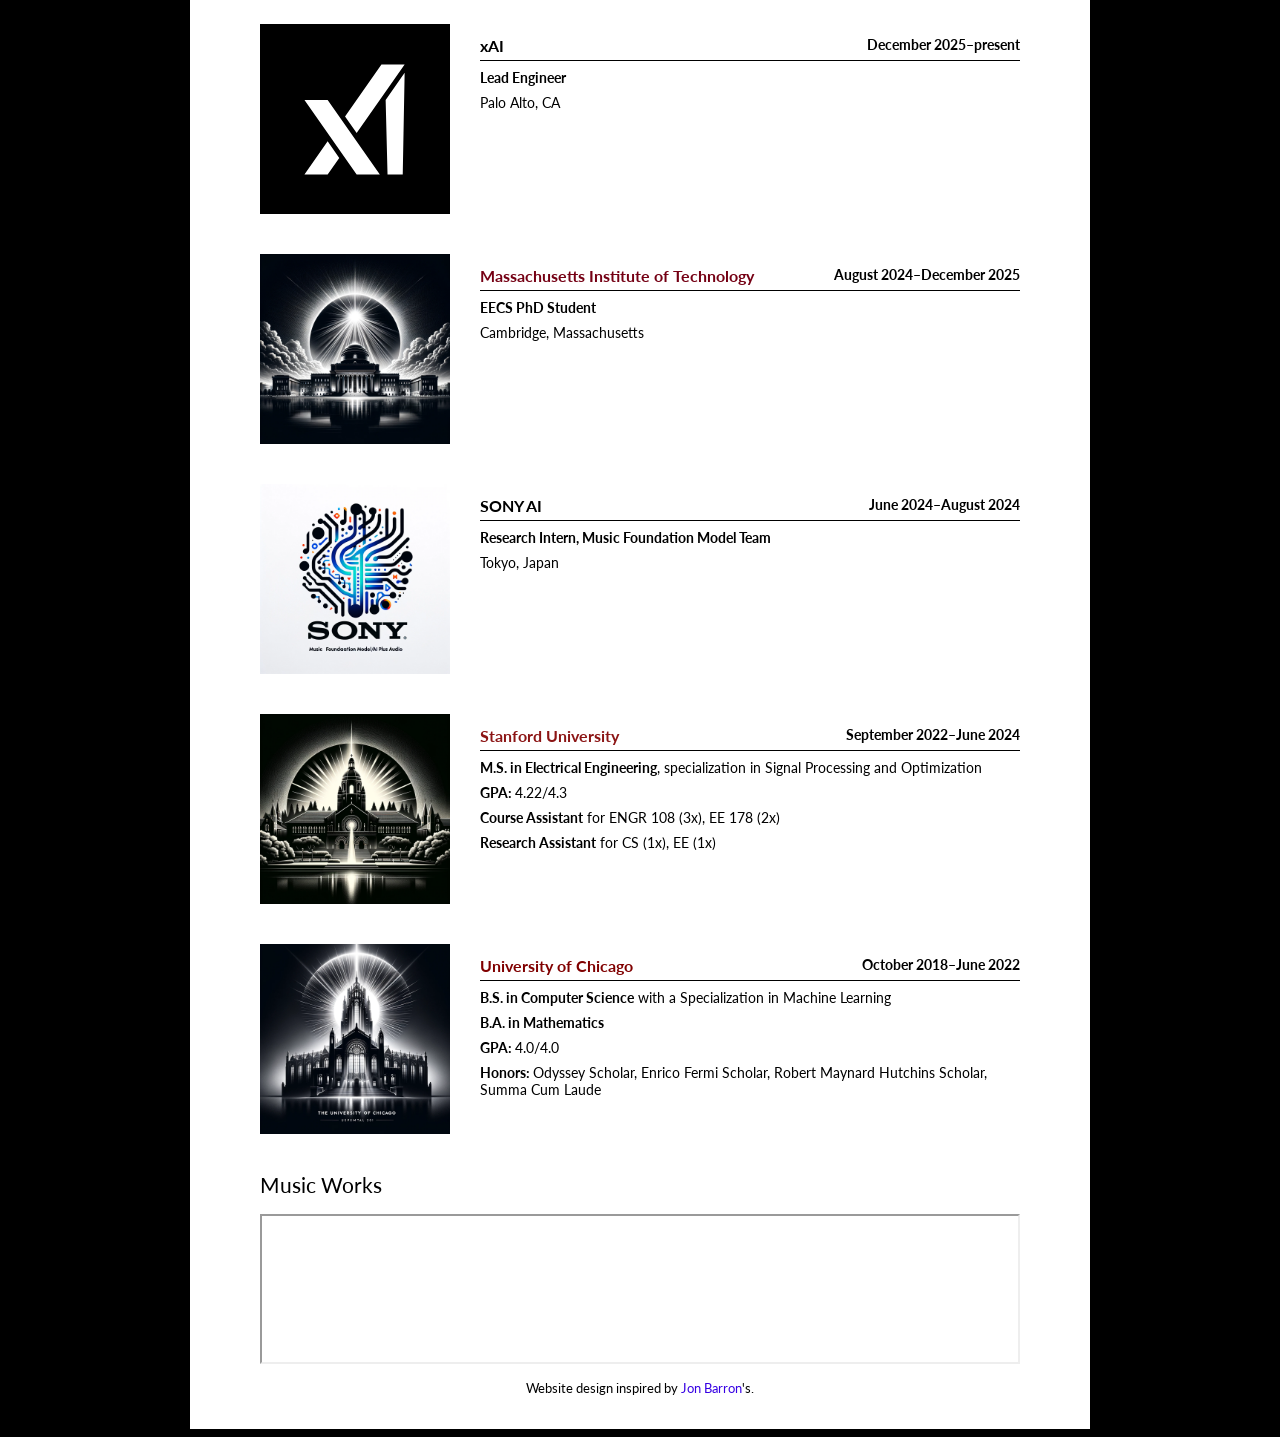
==== commit c9aabedb: "added credits" ====
--- a/index.html
+++ b/index.html
@@ -273,9 +273,15 @@
         </div>
         <h2>Music Works</h2>
         <!--How to embed soundcloud - iframe embeds another page inside mine-->
+        <!--height 150 means 150 pixels-->
+        <!--lazy means don't fetch until the user goes near it-->
+        <!--allow autoplay is needed for permissions-->
         <iframe title="Deep Field Reflections by cosm9000" width="100%" height="150" loading="lazy" allow="autoplay"
             src="https://w.soundcloud.com/player/?url=https%3A//api.soundcloud.com/tracks/1011523867&auto_play=false&visual=true">
         </iframe>
+        <p class="credits">
+            Website design inspired by <a href="https://github.com/jonbarron/jonbarron_website">Jon Barron</a>'s.
+        </p>
     </main>
 </body>
 
--- a/stylesheet.css
+++ b/stylesheet.css
@@ -197,5 +197,10 @@
 }
 
 .uchicago {
-    color: #800000
+    color: #800000;
+}
+
+.credits {
+    text-align: center;
+    font-size: small;
 }
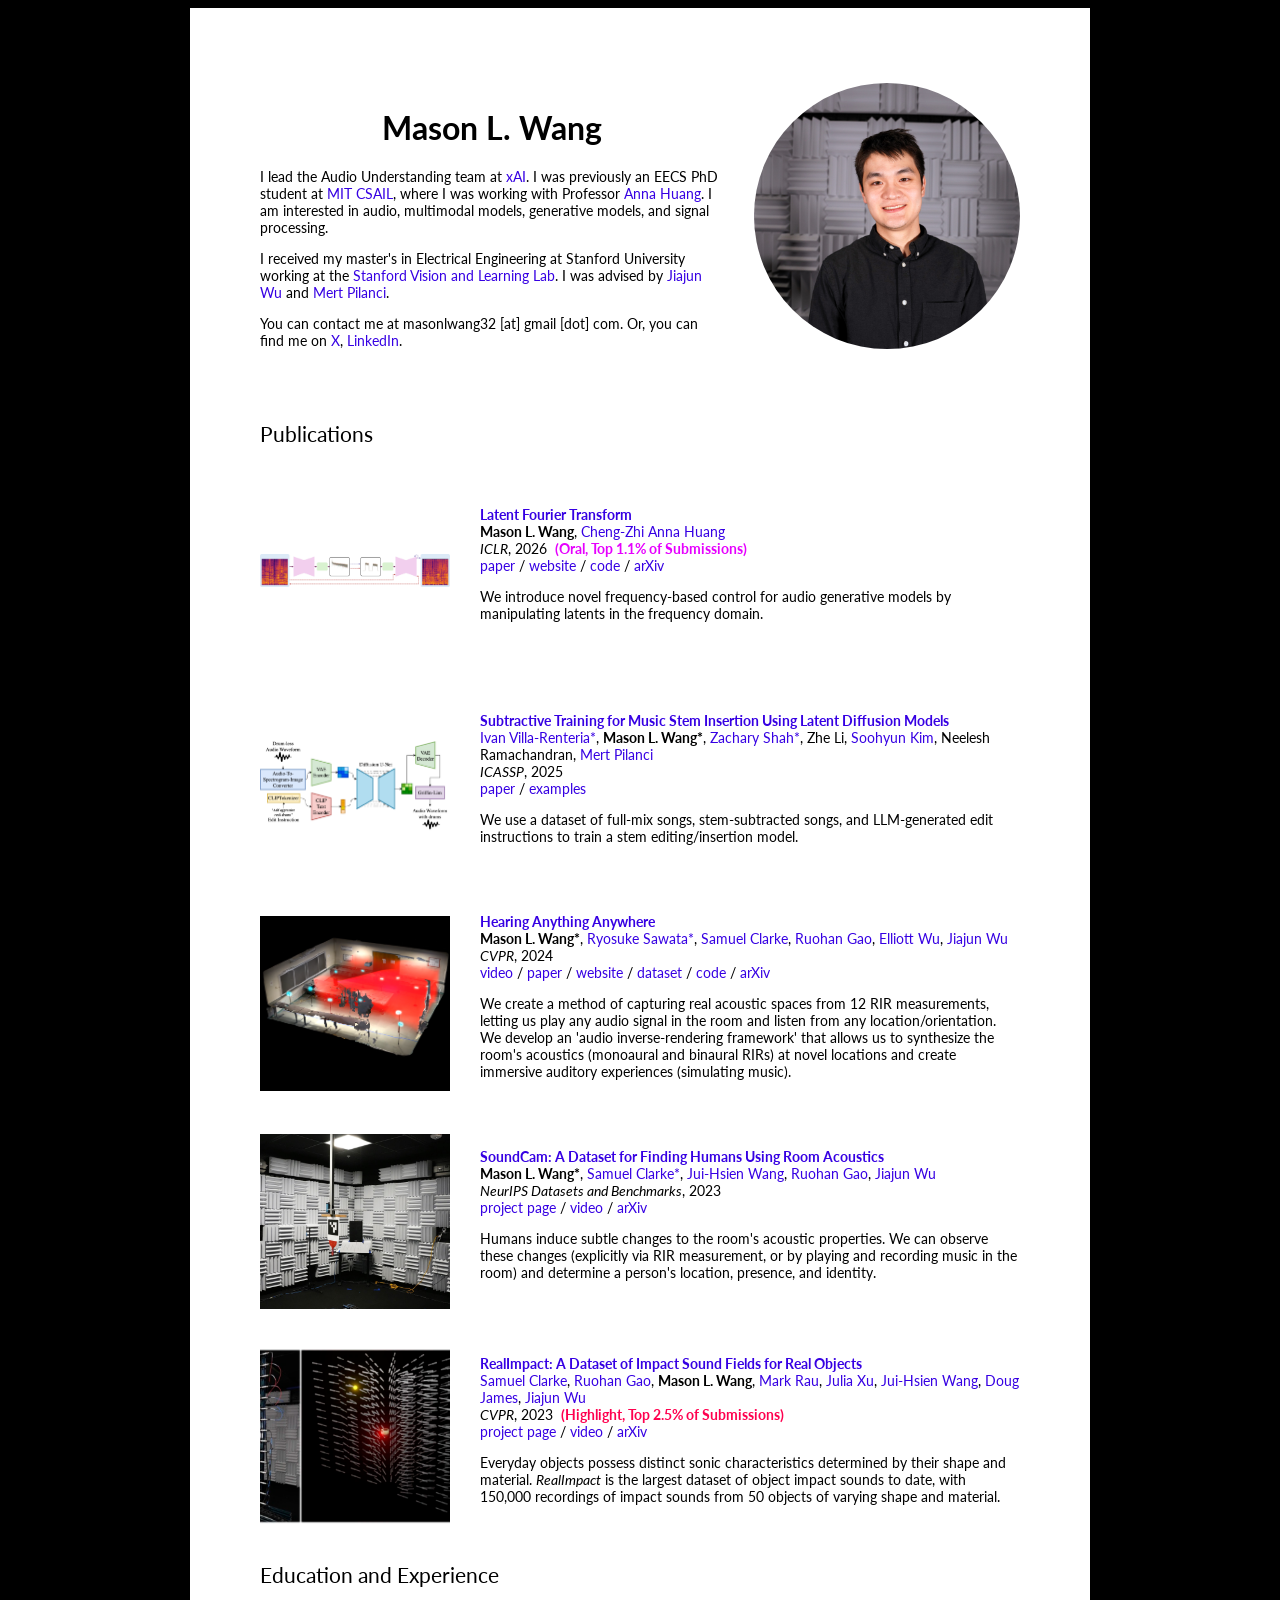
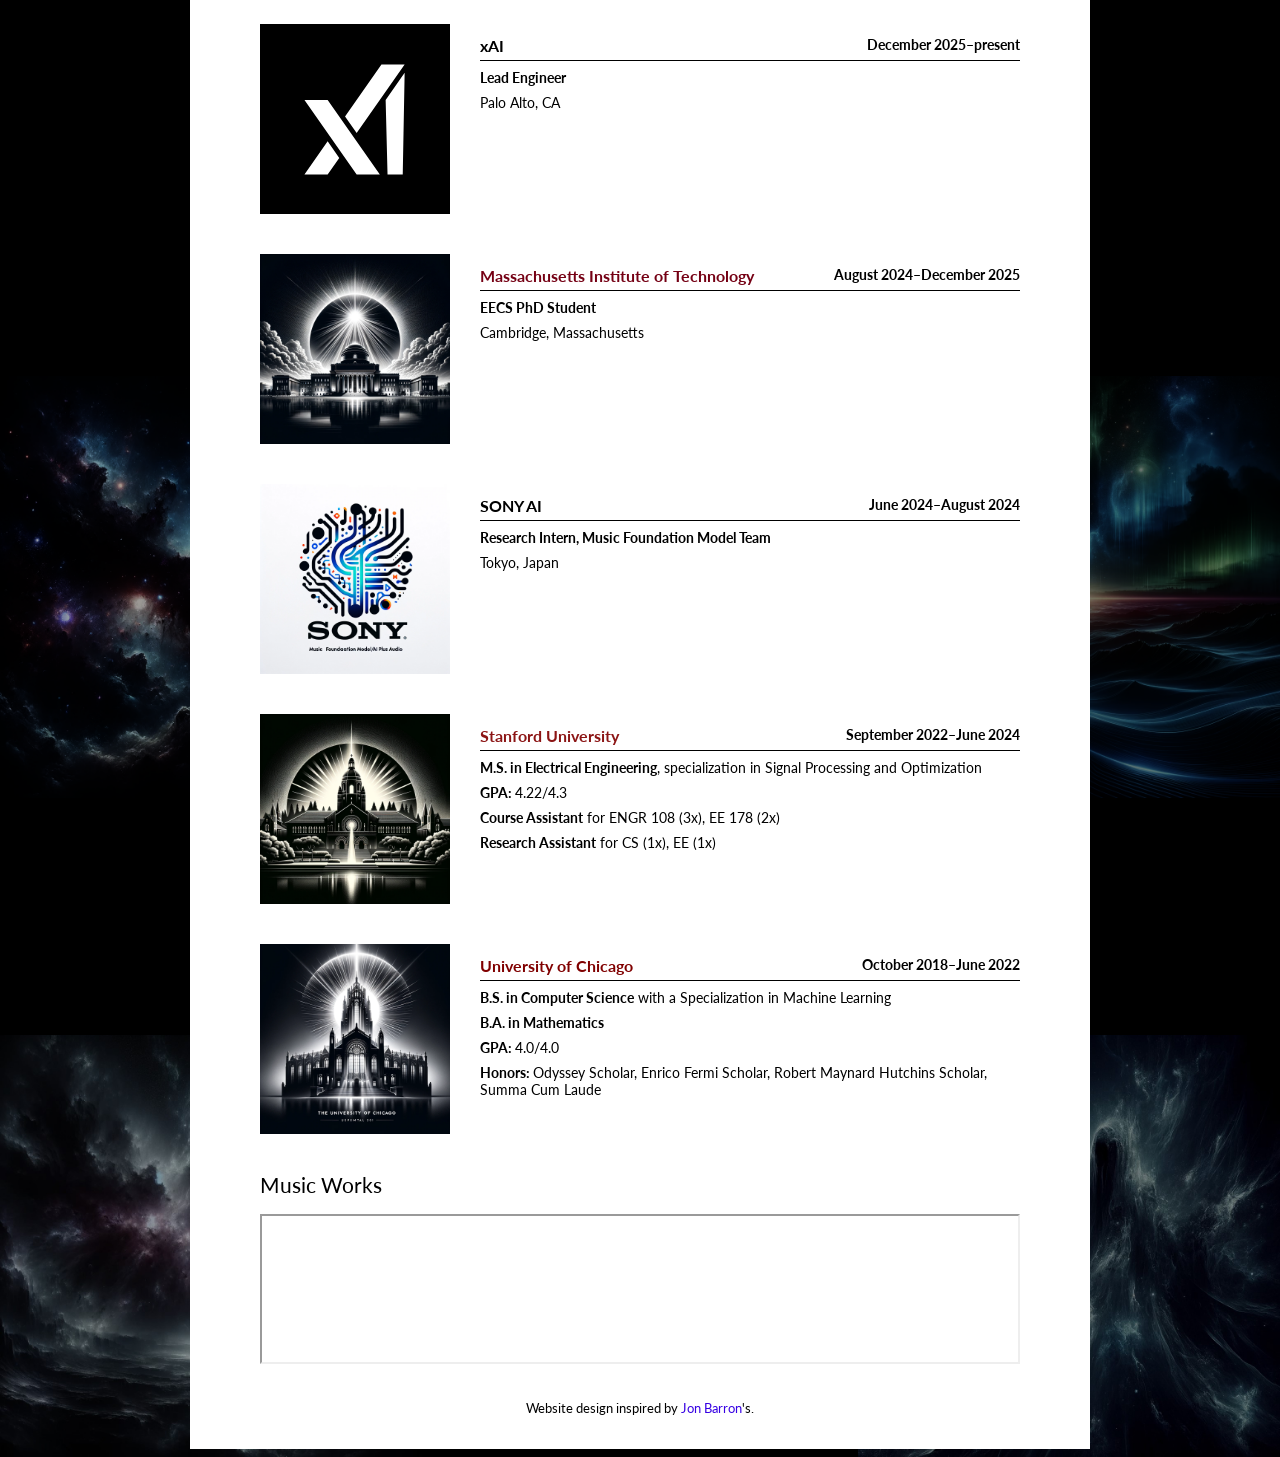
==== commit 7cdd1dcb: "index" ====
--- a/index.html
+++ b/index.html
@@ -30,7 +30,7 @@
     <!--Link the stylesheet css files.-->
     <link rel="stylesheet" href="stylesheet.css">
     <!--favicon-->
-    <link rel="shortcut icon" href="images/mason/favicon.ico">
+    <link rel="shortcut icon" href="homepage/mason/favicon.ico">
 </head>
 
 <body> <!--Website content-->
@@ -62,12 +62,12 @@
                         href="https://www.linkedin.com/in/mason-wang-3b5288104/">LinkedIn</a>.
                 </p>
             </div>
-            <img src="images/mason/MasonMainPhoto.jpg" alt="Mason Wang in an anechoic chamber at Stanford">
+            <img src="homepage/mason/MasonMainPhoto.jpg" alt="Mason Wang in an anechoic chamber at Stanford">
         </div>
         <h2>Publications</h2>
         <div class="paper">
             <div class="thumb contain">
-                <img src="images/papers/latentfouriertransform/latentfouriertransformthumbnail.png" alt="">
+                <img src="homepage/papers/latentfouriertransform/latentfouriertransformthumbnail.png" alt="">
             </div>
             <div>
                 <a href="https://masonlwang.com/latentfouriertransform/"><strong>Latent Fourier Transform</strong></a>
@@ -90,7 +90,7 @@
         </div>
         <div class="paper">
             <div class="thumb contain">
-                <img src="images/papers/subtractivetraining/subtractivetrainingthumbnail.png" alt="">
+                <img src="homepage/papers/subtractivetraining/subtractivetrainingthumbnail.png" alt="">
             </div>
             <div>
                 <a href="https://subtractivetraining.github.io/"><strong>Subtractive Training for Music Stem Insertion
@@ -117,9 +117,9 @@
         </div>
         <div class="paper">
             <div class="thumb">
-                <img src="images/papers/hearinganythinganywhere/hearinganythinganywherethumbnail.png" alt="">
+                <img src="homepage/papers/hearinganythinganywhere/hearinganythinganywherethumbnail.png" alt="">
                 <!--playsinline means play it in a box, not fullscreen (like how iOS does it usually) -->
-                <video src="images/papers/hearinganythinganywhere/hearinganythinganywherepreview.mp4" muted autoplay
+                <video src="homepage/papers/hearinganythinganywhere/hearinganythinganywherepreview.mp4" muted autoplay
                     loop playsinline></video>
             </div>
             <div>
@@ -150,8 +150,8 @@
         </div>
         <div class="paper">
             <div class="thumb">
-                <img src="images/papers/soundcam/soundcamthumbnail.jpg" alt="">
-                <video src="images/papers/soundcam/soundcampreview.mp4" muted autoplay loop playsinline>
+                <img src="homepage/papers/soundcam/soundcamthumbnail.jpg" alt="">
+                <video src="homepage/papers/soundcam/soundcampreview.mp4" muted autoplay loop playsinline>
                 </video>
             </div>
             <div>
@@ -178,7 +178,7 @@
         </div>
         <div class="paper">
             <div class="thumb">
-                <img src="images/papers/realimpact/realimpact.webp" alt="">
+                <img src="homepage/papers/realimpact/realimpact.webp" alt="">
             </div>
             <div>
                 <a href="https://samuelpclarke.com/realimpact/"><strong>RealImpact: A Dataset of Impact Sound Fields for
@@ -207,7 +207,7 @@
         </div>
         <h2>Education and Experience</h2>
         <div class="job">
-            <img src="images/logos/xAI Logo.svg" alt="">
+            <img src="homepage/logos/xAI Logo.svg" alt="">
             <div>
                 <div class="sameline">
                     <span class="organizationname">xAI</span>
@@ -218,7 +218,7 @@
             </div>
         </div>
         <div class="job">
-            <img src="images/logos/MIT Logo.webp" alt="">
+            <img src="homepage/logos/MIT Logo.webp" alt="">
             <div>
                 <div class="sameline">
                     <!--this is how to do two css classes-->
@@ -231,7 +231,7 @@
             </div>
         </div>
         <div class="job">
-            <img src="images/logos/Sony Logo.webp" alt="">
+            <img src="homepage/logos/Sony Logo.webp" alt="">
             <div>
                 <div class="sameline">
                     <span class="organizationname">SONY AI</span>
@@ -242,7 +242,7 @@
             </div>
         </div>
         <div class="job">
-            <img src="images/logos/Stanford Logo.webp" alt="">
+            <img src="homepage/logos/Stanford Logo.webp" alt="">
             <div>
                 <div class="sameline">
                     <!--To do inline colors: <span style="color: #8C1515">Stanford University</span> -->
@@ -258,7 +258,7 @@
             </div>
         </div>
         <div class="job">
-            <img src="images/logos/UChicago Logo.webp" alt="">
+            <img src="homepage/logos/UChicago Logo.webp" alt="">
             <div>
                 <div class="sameline">
                     <span class="organizationname uchicago">University of Chicago</span>
--- a/stylesheet.css
+++ b/stylesheet.css
@@ -13,6 +13,13 @@
     font-size: 14px;
     /* Website has a black background (but main has white one) */
     background-color: #000;
+    background-image: url("images/background/COSMOSDark.png"), url("images/background/COSMOS2Dark.png"), url("images/background/COSMOS5Dark.jpg"), url("images/background/COSMOS6Dark.jpg");
+    /* Each image is 33% of the body width */
+    background-size: 33%;
+    /* Position of each entry, horizontal then vertical */
+    background-position: 0% 75%, 100% 75%, bottom left, bottom right;
+    /* Don't tile */
+    background-repeat: no-repeat
 }
 
 main {
@@ -203,4 +210,32 @@
 .credits {
     text-align: center;
     font-size: small;
+    padding-top: 20px;
+}
+
+
+/* Mobile Stuff */
+/* if viewport is at most 700 px */
+@media (max-width: 700px) {
+
+    .intro,
+    .paper,
+    .job {
+        /* Flex puts things vertically instead of side by side */
+        flex-direction: column;
+        /* align items in the flex to the left */
+        align-items: flex-start;
+    }
+
+    .thumb,
+    .intro img,
+    .job img {
+        /* besides that, media elements take up full width of the parent */
+        width: 40%;
+    }
+
+    main {
+        /* Lower padding on each side */
+        padding: 20px;
+    }
 }
